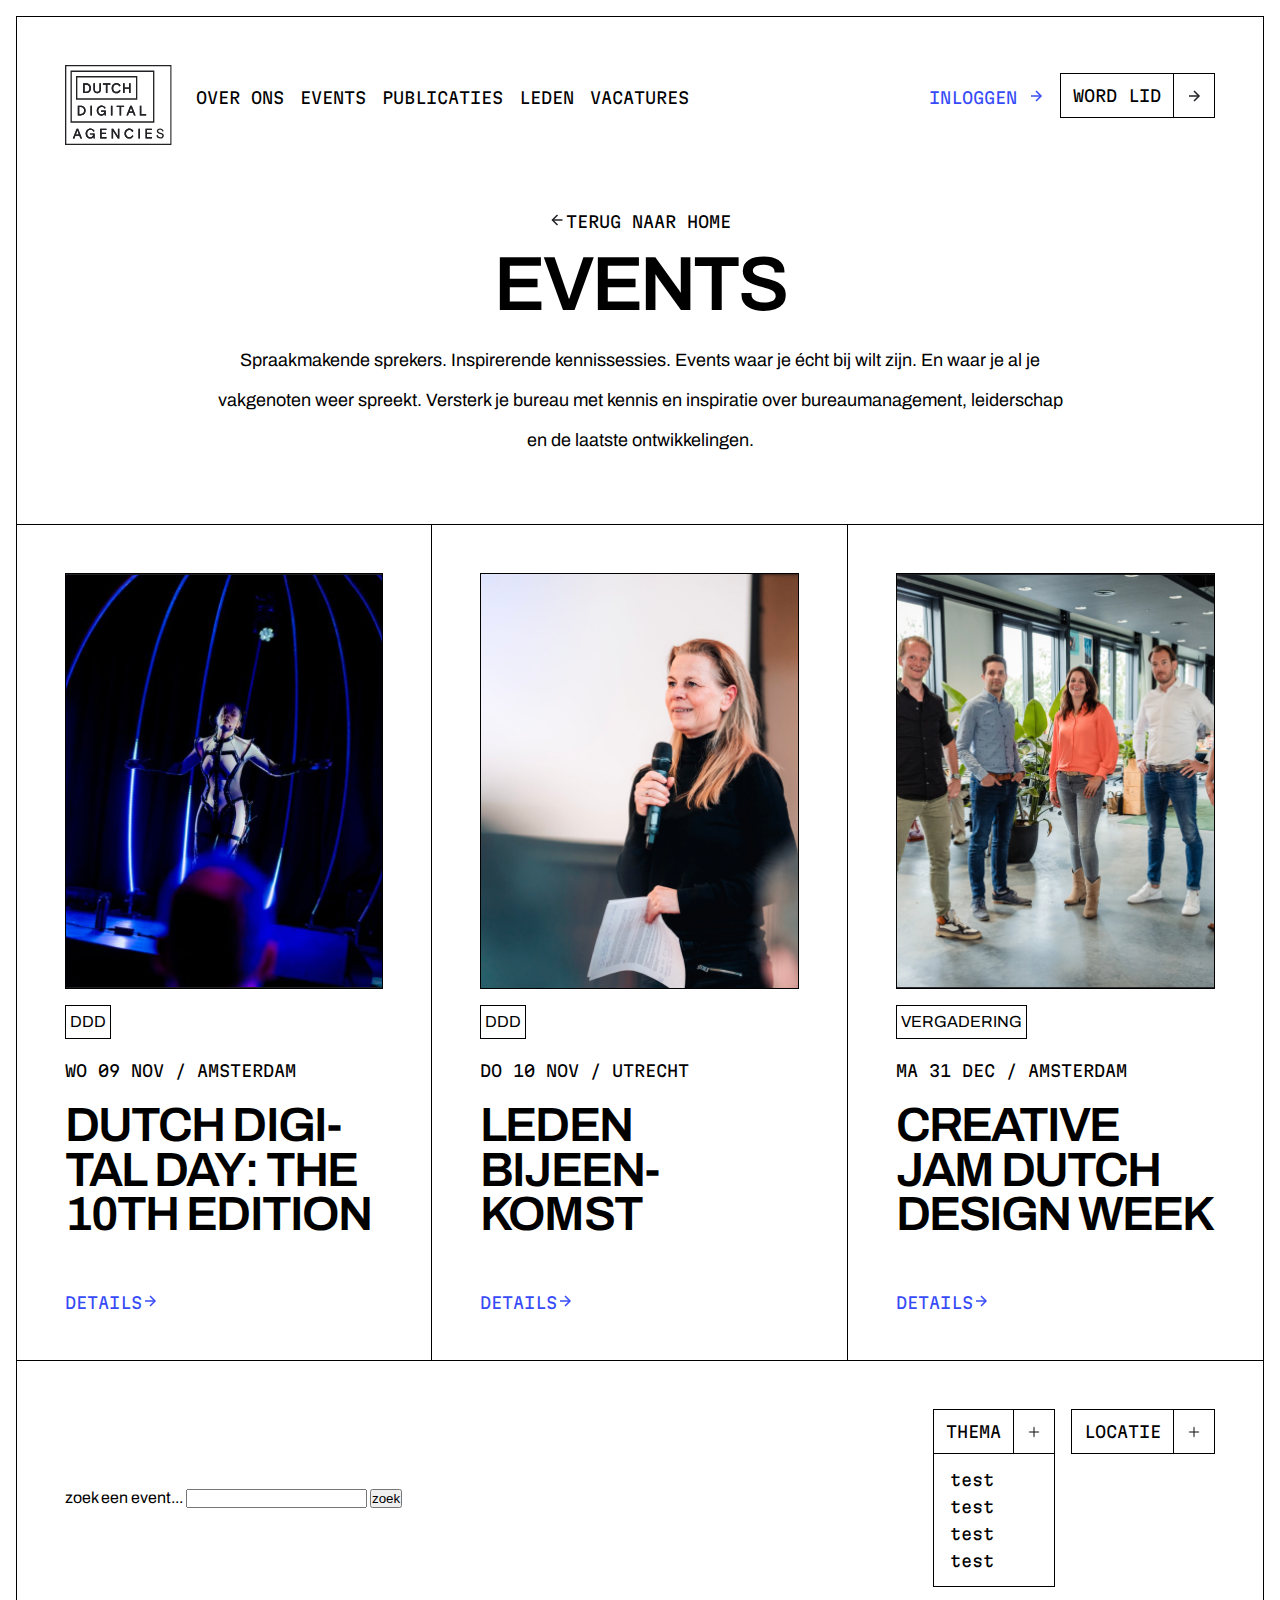
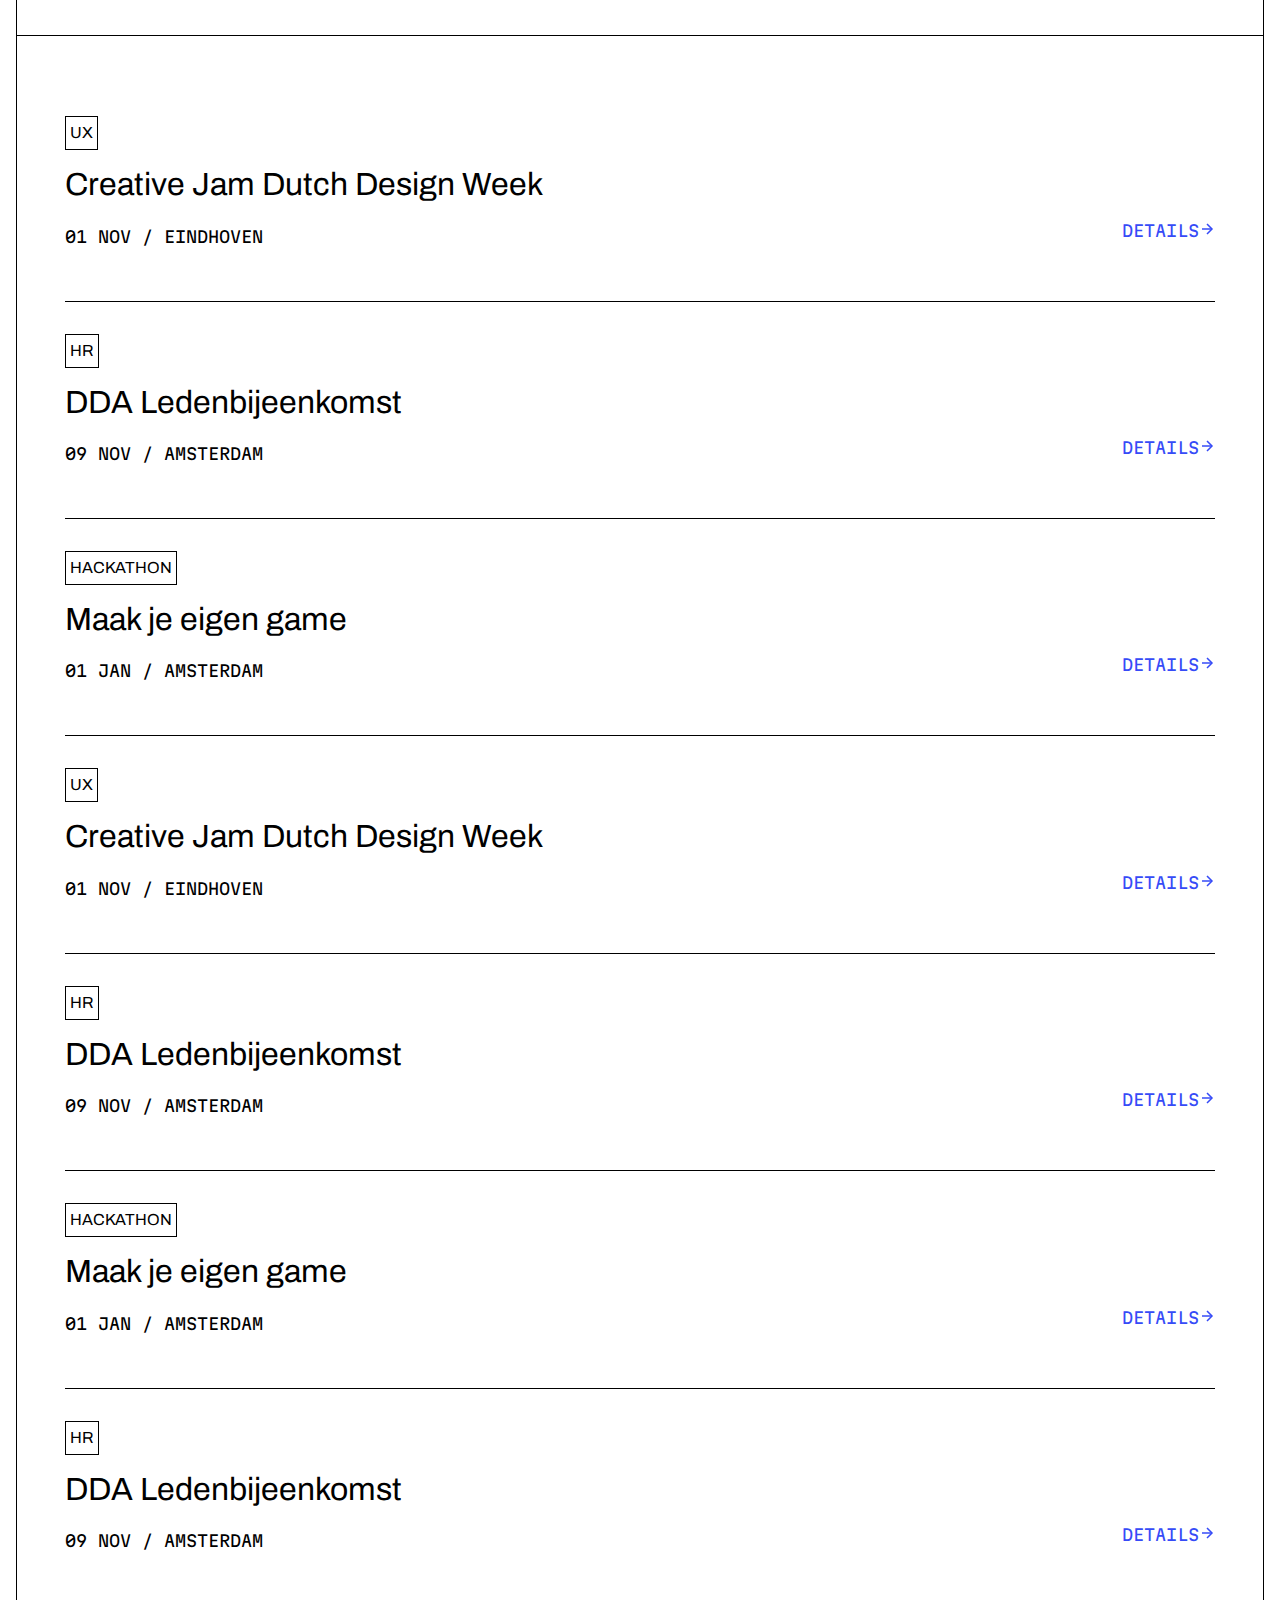
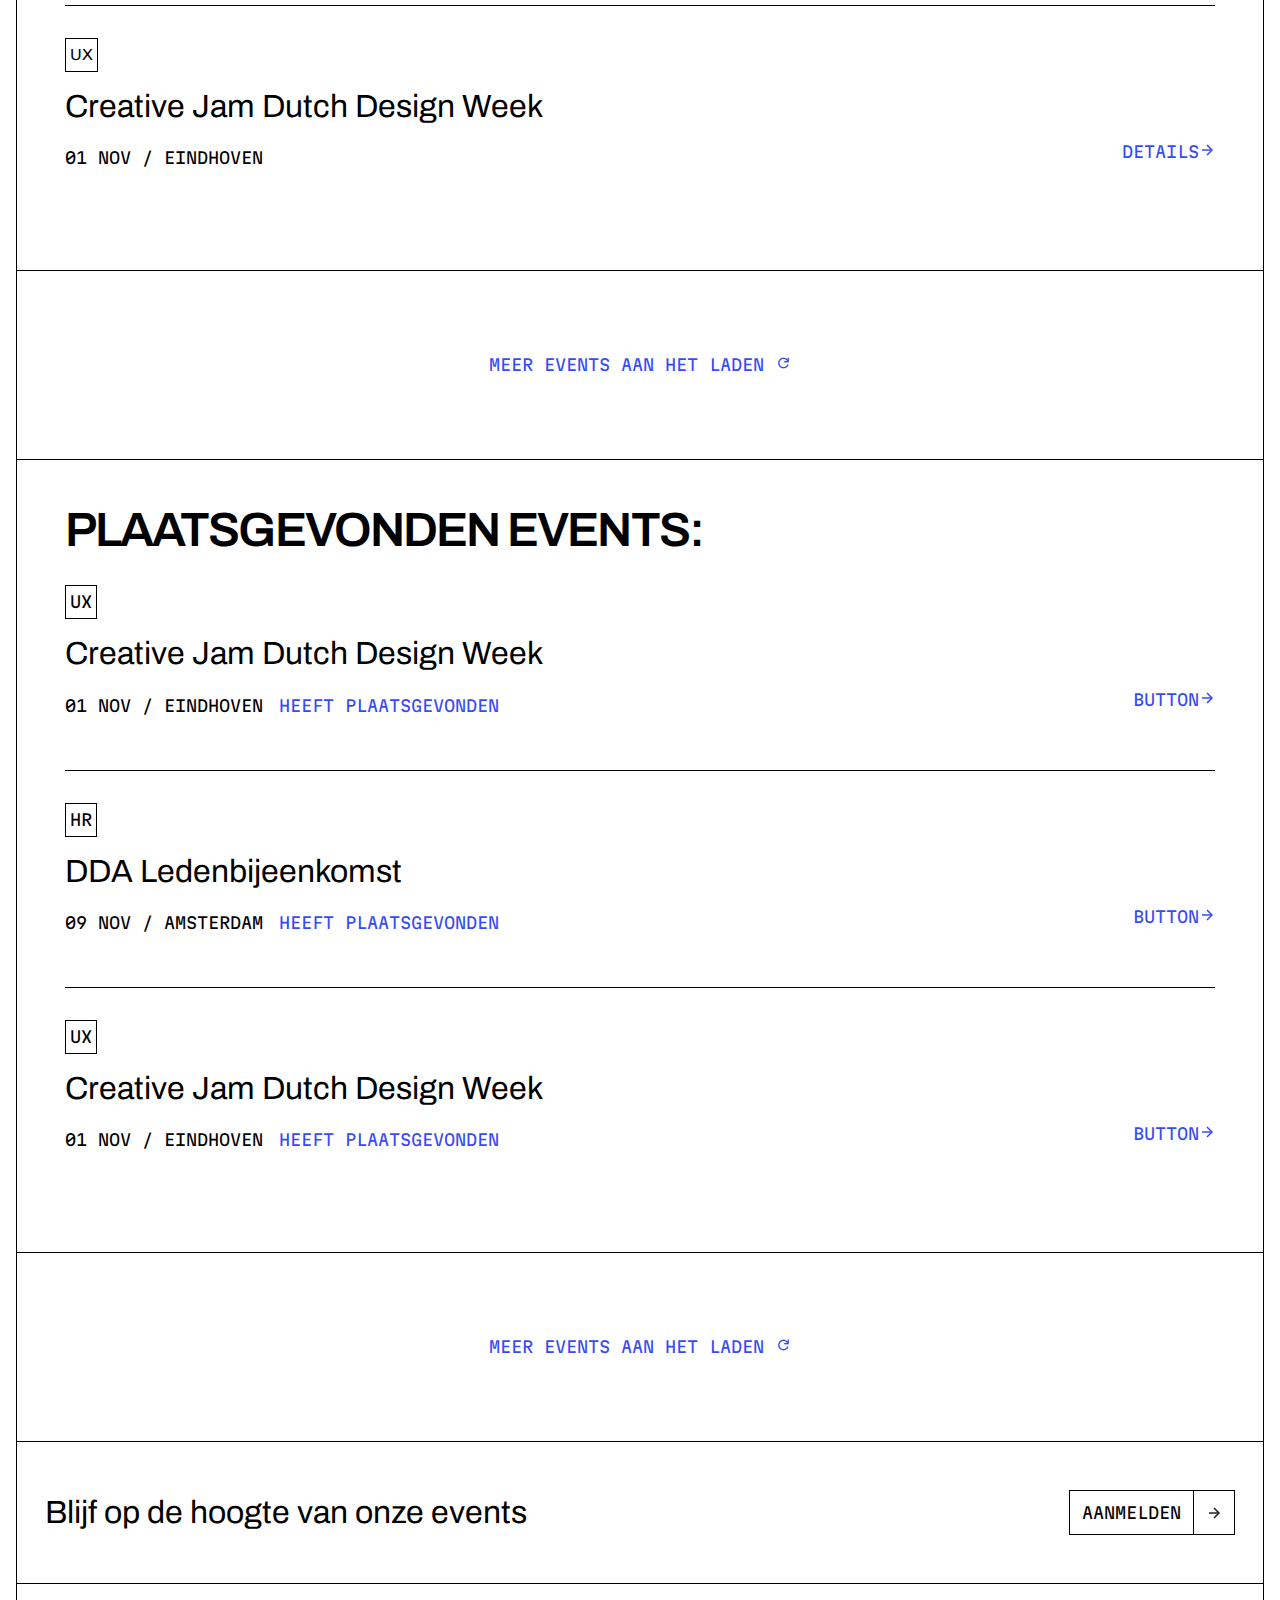
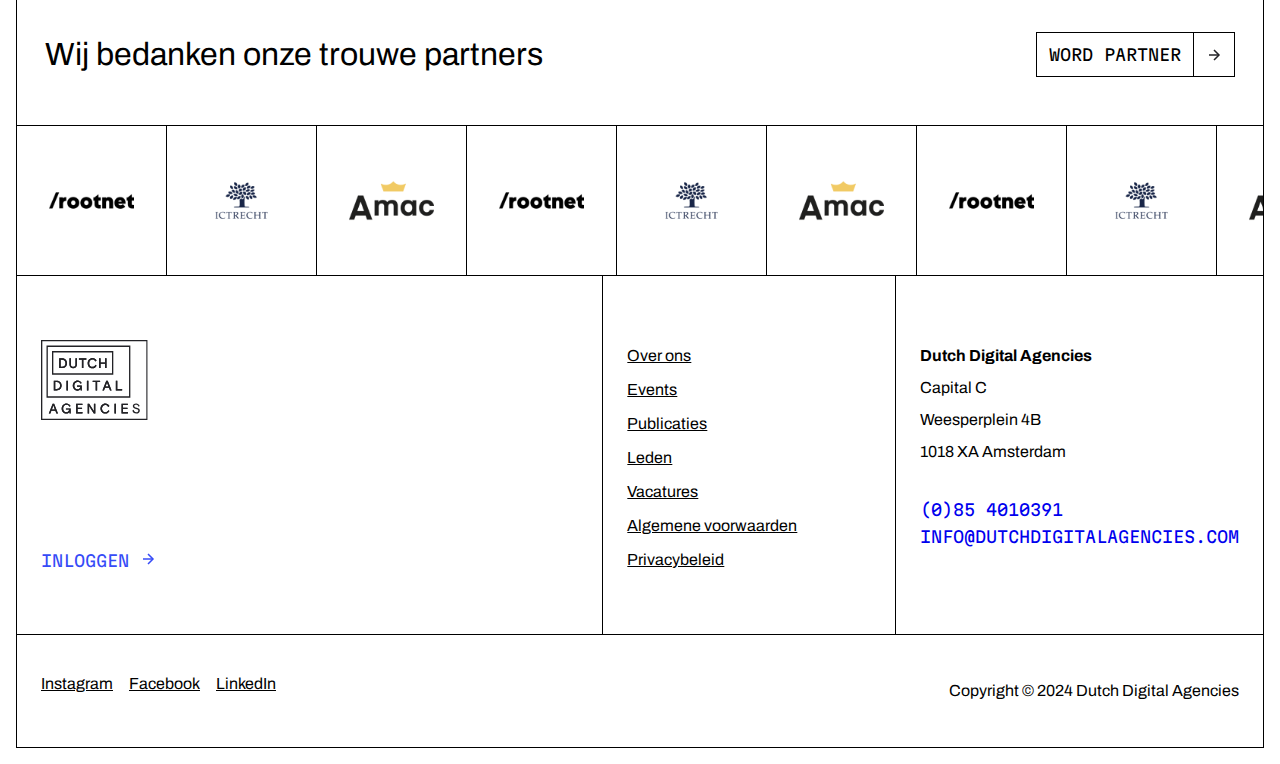
==== index.html @ 16dfa2bc "begin ontwerp dropdown filter" ====
<!DOCTYPE html>
<html lang="nl">

<head>
    <meta charset="UTF-8">
    <meta name="viewport" content="width=device-width, initial-scale=1.0">
    <title>Events</title>
    <!DOCTYPE html>
    <html lang="nl">
        <link rel="stylesheet" href="./styles/styles.css">
        <link rel="stylesheet" href="./styles/font.css">
        <script defer src="./index.js"></script>
    </html>
</head>

<body>
    <header>
        <nav class="scrolled">
            <a href="#"><img src="assets/logo.svg" alt="Dutch Digital Agencies"></a>
            <div class="off-screen-menu ">
                <ul>
                    <li><a href="">over ons</a></li>
                    <li><a href="index.html">events</a></li>
                    <li><a href="">publicaties</a></li>
                    <li><a href="">leden</a></li>
                    <li><a href="">vacatures</a></li>

                    <li class="align-right"><a class="blauwe-link" href="">inloggen <img src="assets/right-blauw.svg" alt=""></a></li>
                    <li><a class="btn" href=""><span>word lid</span><div><img src="assets/arrow-right.svg" alt=""></div></a></li>
                </ul>
            </div>

            <button class="ham-menu" aria-label="navigatie menu">
                <span></span>
                <span></span>
                <span></span>
            </button>
        </nav>
    </header>

    <main>
        <!-- begin pagina tekst -->
        <section class="home">
            <a href=""><img src="assets/arrow-left.svg" alt="">terug naar home</a>
            <h1>events</h1>
            <p>Spraakmakende sprekers. Inspirerende kennissessies. Events waar je écht bij wilt zijn. En waar
                je al je vakgenoten weer spreekt. Versterk je bureau met kennis en inspiratie over bureaumanagement,
                leiderschap
                en de laatste ontwikkelingen.</p>
        </section>

        <!-- 3 events op een rij -->
        <section class="trending">
            <h2 class="visually-hidden">trending events</h2>
            <article>
                <img class="sizing" src="assets/dutch-digital-day.png" alt="dutch digital day">
                <div class="text">
                    <p class="label"><abbr title="Dutch Digital Day">DDD</abbr></p>
                    <p class="data">wo 09 nov / Amsterdam</p>
                    <h2 class="xl">Dutch Digital Day: The 10th edition</h2>
                    <a class="blauwe-link" href="">details<img src="assets/right-blauw.svg" alt=""></a>
                </div>
            </article>

            <article>
                <img class="sizing" src="assets/leden-bijeenkomst.png" alt="ledenbijeenkomst">
                <div class="text">
                    <p class="label"><abbr title="Dutch Digital Day">DDD</abbr></p>
                    <p class="data">do 10 nov / Utrecht</p>
                    <h2 class="xl">Leden bijeenkomst</h2>
                    <a class="blauwe-link" href="detailpagina.html">details<img src="assets/right-blauw.svg" alt=""></a>
                </div>
            </article>

            <article>
                <img class="sizing" src="assets/creatieve-jam.png" alt="creatieve-jam">
                <div class="text">
                    <p class="label">VERGADERING</p>
                    <p class="data">ma 31 dec / Amsterdam</p>
                    <h2 class="xl">Creative Jam Dutch Design Week</h2>
                    <a class="blauwe-link" href="">details<img src="assets/right-blauw.svg" alt=""></a>
                </div>
            </article>
        </section>

        <!-- search- en filterbalk -->
        <section class="search">
            <h2 class="visually-hidden">zoekbalk</h2>
            <form action="./search">
                <label for="event">zoek een event...</label>
                <input type="search" id="event" name="search">
                <button type="submit">zoek</button>
            </form>
            <div class="right-container">
                <button class="btn"><span>THEMA</span><div><img src="assets/Icon.png" alt=""></div>
                    <ul class="dropdown">
                        <li>test</li>
                        <li>test</li>
                        <li>test</li>
                        <li>test</li>
                </button>
                    </ul>
                <button class="btn"><span>LOCATIE</span><div><img src="assets/Icon.png" alt=""></div></button>
            </div>
        </section>

        <!-- hele rij met events -->
        <section class="eventlist">
            <h2 class="visually-hidden">eventlijst</h2>
            <ul>
                <li>
                    <p class="label">UX</p>
                    <h3 class="lg">Creative Jam Dutch Design Week</h3>
                    <div class="flex-container">
                        <p class="data">01 nov / Eindhoven</p>
                        <a class="blauwe-link" href="">DETAILS<img src="assets/right-blauw.svg" alt=""></a>
                    </div>
                </li>
                <li>
                    <p class="label">HR</p>
                    <h3 class="lg">DDA Ledenbijeenkomst</h3>
                    <div class="flex-container">
                        <p class="data">09 nov / Amsterdam</p>
                        <a class="blauwe-link" href="detailpagina.html">DETAILS<img src="assets/right-blauw.svg" alt=""></a>
                    </div>
                </li>
                <li>
                    <p class="label">hackathon</p>
                    <h3 class="lg">Maak je eigen game</h3>
                    <div class="flex-container">
                        <p class="data">01 jan / Amsterdam</p>
                        <a class="blauwe-link" href="">DETAILS<img src="assets/right-blauw.svg" alt=""></a>
                    </div>
                </li>
                <li>
                    <p class="label">UX</p>
                    <h3 class="lg">Creative Jam Dutch Design Week</h3>
                    <div class="flex-container">
                        <p class="data">01 nov / Eindhoven</p>
                        <a class="blauwe-link" href="">DETAILS<img src="assets/right-blauw.svg" alt=""></a>
                    </div>
                </li>
                <li>
                    <p class="label">HR</p>
                    <h3 class="lg">DDA Ledenbijeenkomst</h3>
                    <div class="flex-container">
                        <p class="data">09 NOV / AMSTERDAM</p>
                        <a class="blauwe-link" href="detailpagina.html">DETAILS<img src="assets/right-blauw.svg" alt=""></a>
                    </div>
                </li>
                <li>
                    <p class="label">hackathon</p>
                    <h3 class="lg">Maak je eigen game</h3>
                    <div class="flex-container">
                        <p class="data">01 jan / Amsterdam</p>
                        <a class="blauwe-link" href="">DETAILS<img src="assets/right-blauw.svg" alt=""></a>
                    </div>
                </li>
                <li>
                    <p class="label">HR</p>
                    <h3 class="lg">DDA Ledenbijeenkomst</h3>
                    <div class="flex-container">
                        <p class="data">09 nov / Amsterdam</p>
                        <a class="blauwe-link" href="detailpagina.html">DETAILS<img src="assets/right-blauw.svg" alt=""></a>
                    </div>
                </li>
                <li>
                    <p class="label">UX</p>
                    <h3 class="lg">Creative Jam Dutch Design Week</h3>
                    <div class="flex-container">
                        <p class="data">01 nov / Eindhoven</p>
                        <a class="blauwe-link" href="">DETAILS<img src="assets/right-blauw.svg" alt=""></a>
                    </div>
                </li>
            </ul>
        </section>

        <!-- laden content -->
        <div class="laden">
            <p>meer events aan het laden <img src="assets/reload.png" alt=""></p>
        </div>

        <!-- hele rij plaatsgevonden events -->
        <section class="verleden">
            <h3>plaatsgevonden events:</h3>
            <ul>
                <li>
                    <p class="label">UX</p>
                    <h4>Creative Jam Dutch Design Week</h4>
                    <div class="flex-container">
                        <p class="data">01 nov / Eindhoven</p>
                        <p>heeft plaatsgevonden</p>
                        <div class="flex-item">
                            <a class="blauwe-link" href="">BUTTON<img src="assets/right-blauw.svg" alt=""></a>
                        </div>
                    </div>
                </li>
                <li>
                    <p class="label">HR</p>
                    <h4>DDA Ledenbijeenkomst</h4>
                    <div class="flex-container">
                    <p class="data">09 nov / Amsterdam</p>
                    <p>heeft plaatsgevonden</p>
                    <div class="flex-item">
                    <a class="blauwe-link" href="detailpagina.html">BUTTON<img src="assets/right-blauw.svg" alt=""></a>
                </div>
                </div>
                </li>
                <li>
                    <p class="label">UX</p>
                    <h4>Creative Jam Dutch Design Week</h4>
                    <div class="flex-container">
                    <p class="data">01 nov / Eindhoven</p>
                    <p>heeft plaatsgevonden</p>
                    <div class="flex-item">
                    <a class="blauwe-link" href="">BUTTON<img src="assets/right-blauw.svg" alt=""></a>
                </div>
                </div>
            </li>
            </ul>
        </section>

        <!-- laden content -->
        <div class="laden">
            <p>meer events aan het laden <img src="assets/reload.png" alt=""></p>
        </div>

        <!-- op de hoogte blijven = aanmelden -->
        <section class="up2date">
            <h4>Blijf op de hoogte van onze events</h4>
            <a class="btn" href=""><span>aanmelden</span><div><img src="assets/arrow-right.svg" alt=""></div></a>
        </section>

        <!-- bedanken partners = word partner -->
        <section class="thanks">
            <h4>Wij bedanken onze trouwe partners</h4>
            <a class="btn" href=""><span>word partner</span><div><img src="assets/arrow-right.svg" alt=""></div></a>
        </section>

        <div class="logos">
            <img src="assets/rootnetlogo.png" alt="logo rootnet">
            <img src="assets/ictrechtlogo.png" alt="logo ictrecht">
            <img src="assets/amaclogo.png" alt="logo Amac">
            <img src="assets/rootnetlogo.png" alt="logo rootnet">
            <img src="assets/ictrechtlogo.png" alt="logo ictrecht">
            <img src="assets/amaclogo.png" alt="logo Amac">
            <img src="assets/rootnetlogo.png" alt="logo rootnet">
            <img src="assets/ictrechtlogo.png" alt="logo ictrecht">
            <img src="assets/amaclogo.png" alt="logo Amac">
            <img src="assets/rootnetlogo.png" alt="logo rootnet">
            <img src="assets/ictrechtlogo.png" alt="logo ictrecht">
            <img src="assets/amaclogo.png" alt="logo Amac">
        </div>
    </main>

    <footer>
        <div class="first">
            <img id="logo" src="assets/logo.svg" alt="logo">
            <a class="blauwe-link" href="">inloggen <img src="assets/right-blauw.svg" alt=""></a>
        </div>

        <nav class="second">
            <ul>
                <li><a href="">Over ons</a></li>
                <li><a href="">Events</a></li>
                <li><a href="">Publicaties</a></li>
                <li><a href="">Leden</a></li>
                <li><a href="">Vacatures</a></li>
                <li><a href="">Algemene voorwaarden</a></li>
                <li><a href="">Privacybeleid</a></li>
            </ul>
        </nav>

        <div class="third">
            <p><b>Dutch Digital Agencies</b>
                <br>Capital C
                <br>Weesperplein 4B
                <br>1018 XA Amsterdam
            </p>
            <div class="margin">
            <a href="tel:(0)854010391">(0)85 4010391</a>
            <a href="mailto:info@dutchdigitalagencies.com">info@dutchdigitalagencies.com</a>
            </div>
        </div>
    </footer>

    <section class="bottom">
        <h2 class="visually-hidden">socials</h2>
        <div class="socials">
            <a href="https://www.instagram.com/dutchdigitalagencies/">Instagram</a>
            <a href="https://www.facebook.com/DutchDigitalAgencies/">Facebook</a>
            <a href="https://nl.linkedin.com/company/dutch-digital-agencies">LinkedIn</a>
        </div>
        <p class="footer">Copyright © 2024 Dutch Digital Agencies</p>
    </section>


</body>

</html>
---- styles/styles.css ----
body {
    --primary-font: "archivo", verdana;
    --secondary-font: "martianmono", sans-serif;
    --letter-spacing: -0.04em;

    --white: #ffffff;
    --black: #000000;
    --grey: #666666;
    --blue: #364bf7;

    --size-xs: 0.5rem;
    --size-sm: 1rem;
    --size-md: 2rem;
    --size-lg: 3rem;
    --size-xl: 4rem;
    --size-xxl: 6rem;

    --border: 1px solid black;

    background: var(--white);
    font-family: var(--primary-font);
}

/* CSS reset */
* {
    margin: 0;
    padding: 0;
    box-sizing: border-box;
}

body {
    position: relative;

    @media (width > 44rem) {
        margin: var(--size-sm);
        border: var(--border);
    }
}

/* FONTS STANDAARD */
p,
.sm {
  font-size: clamp(var(--size-sm), 2.5vw, 1.125rem);
  font-weight: 400; /* stays regular */
  letter-spacing: 0;
  line-height: clamp(1.5rem, 2.5vw, var(--size-md));
}

p.label {
    font-weight: light;
    border: var(--border);
    padding: 0 4px;
    width: fit-content;
    font-size: 1rem;
    text-transform: uppercase;

    abbr {
        text-decoration: none;
    }
}

p.data {
    font-family: "martianmono";
    font-size: var(--size-sm);
    text-transform: uppercase;
}

a {
    font-family: "martianmono";
    text-transform: uppercase;
    text-decoration: none;
    font-size: var(--size-sm);

}

a.blauwe-link {
    color: var(--blue);
}

h1,
.xxxl {
  font-size: clamp(var(--size-xl), 6vw, var(--size-xxl));
  font-weight: 600; /* stays semibold */
  letter-spacing: var(--letter-spacing);
  line-height: clamp(1em, 5vw, var(--size-xxl));
  text-transform: uppercase;
}

h2,
.xxl {
  font-size: clamp(var(--size-md), 5vw, var(--size-xl));
  font-weight: 600; /* stays semibold */
  letter-spacing: var(--letter-spacing);
  line-height: 3rem;
  text-transform: uppercase;
  hyphens: auto;
}

h3,
.xl {
  font-size: clamp(var(--size-md), 4vw, 3rem);
  font-weight: 600; /* regular on sm | semiBold on md+ */
  letter-spacing: var(--letter-spacing);
  line-height: clamp(1.5rem, 3.5vw, 1em);
  text-transform: uppercase;
}

h4,
.lg {
  font-size: clamp(1.5rem, 3.5vw, var(--size-md));
  font-weight: 400; /* stays regular */
  letter-spacing: 0;
  line-height: clamp(var(--size-md), 3vw, 2.5rem);
  text-transform: none;
}

.visually-hidden {
    display: none;
}

.btn {
    border: var(--border);
    display: flex;
    align-items: center;
    background-color: var(--white);
    font-family: var(--secondary-font);
    width: fit-content;                     /* zorgt dat border niet plakt in uitklap nav */
    color: var(--black);
    font-size: 1rem;

    
    span {
        padding: .75rem;
        border-right: var(--border);
    }
    div {
        height: 2.5rem;
        width: 2.5rem;
        display: flex;
        justify-content: center;
        align-items: center;
    }
    img {
        height: 1rem;
        width: 1rem;
    }
}


li {
    list-style-type: none;
}


header {
    top: 0;
    position: sticky;

    img {
        height: 40px;

        @media (width > 30rem) {
            height: 3.75rem;
        }

        @media (width > 48rem) {
            height: 5rem;
        }
    }
}

section.home {
    padding: 4rem 1rem 4rem 1rem;
    background-color: rgba(0, 0, 0, 0);
    text-align: center;
    margin: auto;

    a {
        color: var(--black);
        line-height: var(--size-sm);
    }

    h1 {
        margin-top: var(--size-sm);
        margin-bottom: var(--size-sm);
    }

    p {
        line-height: 1.75rem;
    }

    @media (width > 48rem) {
        padding-top: var(--size-sm);
        max-width: 56.25em;

        h1 {
            margin-top: var(--size-sm);
            margin-bottom: var(--size-sm);
        }

        p {
            line-height: 2.5rem;
            /* padding-top: var(--size-sm); */
        }
    }
}

section.trending {
    article {
        padding: 1.5rem;
        border-top: var(--border);
    }

    img.sizing {
        width: 100%;
        border: var(--border);
        object-fit: cover;
        display: block;
    }

    .label {
        margin-top: 1.5rem;
    }

    .data {
        margin-top: var(--size-sm);
        margin-bottom: var(--size-sm);
    }

    h2 {
        margin-bottom: 3.5rem;
    }

    a.blauwe-link {
        display: block;
        margin-bottom: 1.5rem;
    }

    @media (width > 30rem) {
        article {
            display: grid;
            grid-template-columns: 14em 1fr;
            gap: var(--size-sm);
            /* align-items: stretch */
        }

        img.sizing {
            height: 100%;
            width: 100%;
            max-height: initial;
            /* flex-shrink: 0; */
        }

        .label {
            margin-top: 0;
        }

        div {
            display: flex;
            flex-direction: column;
        }

        h2 {
            margin-bottom: 0;
            flex-grow: 1;
        }

        a.blauwe-link {
            margin-bottom: 0;
        }

    }

    @media (width > 68rem) {
        display: grid;
        grid-template-columns: 1fr 1fr 1fr;

        article {
            display: flex;
            border-right: var(--border);
            padding: var(--size-lg);
            flex-direction: column;
        }

        article:last-child {
            border-right: none;
        }

        img.sizing {
            height: 26rem;
            width: 100%;
        }

        div {
            flex-grow: 1;
        }

        a.blauwe-link {
            margin-top: 3.5rem;
            /* margin-bottom: 0rem; */
        }

    }

}

section.search {
    display: flex;
    flex-direction: column;
    gap: 1.5rem;
    padding: var(--size-lg) 1.5rem;
    border-top: var(--border);

    @media (width > 30rem) {
        flex-direction: row;
        justify-content: space-between;
        align-items: center;
    }

    @media (width > 48rem) {
        padding: 3rem;
    }
    .right-container {
        display: flex;
        gap:var(--size-sm);
    }
}

section.eventlist {
    ul {
        padding: var(--size-lg) 1.5rem;
        border-top: var(--border);

        @media (width > 30rem) {
            .flex-container {
                display: flex;
                justify-content: space-between;
            }
        }

        @media (width > 48rem) {
            padding: var(--size-lg);
        }
    }

    li {
        border-top: var(--border);
        margin-bottom: var(--size-md);
    }

    li:first-child {
        border-top: none;
    }

    .label {
        margin-top: var(--size-md);
    }

    h3 {
        margin-top: var(--size-sm);
        margin-bottom: var(--size-sm);
    }

    .data {
        margin-bottom: var(--size-sm);
    }
}

.laden {
    padding: 4.875rem 1.5rem;

    text-align: center;
    border-top: var(--border);

    p {
        font-family: "martianmono";
        font-size: var(--size-sm);
        text-transform: uppercase;
        color: var(--blue);
    }
    img {
        height: 1rem;
    }
}

section.verleden {
    border-top: var(--border);
    padding: 4.5rem 1.5rem 1rem;


    li {
        border-top: var(--border);
        margin-bottom: var(--size-md);
    }

    li:first-child {
        border-top: none;
    }

    .label {
        margin-top: var(--size-md);
        color: var(--black);
    }

    h4 {
        margin-top: var(--size-sm);
        margin-bottom: var(--size-sm);
    }

    .data {
        margin-bottom: var(--size-sm);
        color: var(--black);
    }

    p {
        text-transform: uppercase;
        font-family: "martianmono";
        color: var(--blue);
        margin-bottom: var(--size-sm);
        font-size: var(--size-sm);
    }

    @media (width > 44rem) {
        .flex-container {
            display: flex;
            gap: var(--size-sm);
        }

        .flex-item {
            margin-left: auto;
        }

        @media (width > 48rem) {
            padding: var(--size-lg);
        }
    }
}

section.up2date {
    border-top: var(--border);
    padding: 3rem 1.75rem;

    h4 {
        margin-bottom: 2.5rem;
    }

    @media (width > 48rem) {
        display: flex;
        justify-content: space-between;
        align-items: center;
        h4 {
            margin-bottom: 0;
        }
    }
}

section.thanks {
    border-top: var(--border);
    padding: 3rem 1.75rem;

    h4 {
        margin-bottom: 2.5rem;
    }

    @media (width > 48rem) {
        display: flex;
        justify-content: space-between;
        align-items: center;
        h4 {
            margin-bottom: 0;
        }
    }

}

div.logos {
    border-top: var(--border);
    display: flex;
    overflow-x: scroll;
    overscroll-behavior-x: contain;
    height: 150px;
    img {
        border-right: var(--border);
        padding: 2rem;
    }

}

/* FOOTER */
.first {
    border-top: var(--border);
    padding: 4rem 1.5rem;
    display: flex;
    flex-direction: column;
    justify-content: space-between;

    img#logo {
        height: 5rem;
        margin-right: auto;
    }
    a.blauwe-link {
        margin-top: 2.5rem;
    }
}

.second {
    border-top: var(--border);
    padding: 4rem 1.5rem;

    a {
        font-family: "archivo";
        text-transform: none;
        text-decoration: underline;
        color: var(--black);
    }

    li {
        padding-bottom: 8px;
    }

    li:last-child {
        padding-bottom: 0px;
    }
}

.third {
    padding: 4rem 1.5rem;

    a {
        hyphens: auto;
    }
    .margin {
        margin-top: var(--size-md);
        display: flex;
        flex-direction: column;
        gap: var(--size-xs);
    }
}

footer {
    @media (width > 36rem) {
        border-top: var(--border);
        display: grid;
        grid-template-columns: 1fr 1fr 1fr;

        .first,
        .second,
        .third {
            border-top: 0px;
            border-bottom: 0px;
        }

        .second,
        .third {
            border-left: var(--border);
        }

        p {
            font-size: var(--size-sm);
        }
    }
}

footer {
    @media (width > 48rem) {
        border-top: var(--border);
        display: grid;
        grid-template-columns: 2fr 1fr 1fr;
    }
}

section.bottom {
    border-top: var(--border);
    padding: 2.5rem 1.5rem;

    a {
        font-family: "archivo";
        text-transform: none;
        text-decoration: underline;
        color: var(--black);
    }

    .socials {
        display: flex;
        gap: var(--size-sm);
    }

    @media (width > 30rem) {
        p {
            font-size: var(--size-sm);
        }
    }

    @media (width > 48rem) {
        display: flex;
        justify-content: space-between;
    }
}



/* HAMBURGER MENU */
.off-screen-menu {
    background-color: var(--white);
    height: 100vh;
    width: 100%;
    max-width: 450px;
    position: fixed;
    top: 0;
    right: -450px;
    display: flex;
    flex-direction: column;
    justify-content: center;
    text-align: left;
    padding-left: 1.5rem;
    transition: .3s ease;
    opacity: 100%;
    
    li {
        margin-top: 2.5rem;
    }
    .align-right {
        border-top: var(--border);
        width: 25rem;
        padding-top: 3rem
    }
    a {
        font-size: var(--size-sm);
        color: var(--black);
    }
    a.blauwe-link {
        color: var(--blue);
    }
    img {
        height: var(--size-sm);
    }

    @media (width > 68rem) {
        position: relative;
        max-width: 100%;
        height: fit-content;
        right: auto;

        ul {
            display: flex;
            gap: var(--size-sm);
            align-items: center;
            margin-top: var(--size-xs);
        }
        li {
            margin-top: 0;
        }
        .align-right {
            margin-left: auto;      /* zorgt voor ruimte in nav */
            border-top: none;
            padding-top: 0;
            width: fit-content;
        }
        a {
            color: var(--black);
        }
    }

}

.off-screen-menu.active {
    right: 0;

    header::before {
        right: 0;
    }
}

nav {
    padding: .75rem 1rem .75rem 1rem;
    display: flex;
    border-bottom: var(--border);
    background-color: var(--white);

    @media (width > 30rem) {
        font-size: 1.25rem;
    }

    @media (width > 44rem) {
        border-bottom: 0px;
    }

    @media (width > 68rem) {
        font-size: 1.5rem;
        border-bottom: none;
        padding: var(--size-lg);

        a.blauwe-link {
            color: var(--blue);
        }
    }
}

header::before {
    content: '';
    position: fixed;
    width: 100%;
    height: 100%;
    background-color: rgba(0, 0, 0, 0);
    left: 0;
    top: 0;
    transition: background-color 0.4s ease-out;
    pointer-events: none;
}

body:has(header .active) {
    header::before {
        background-color: rgba(0, 0, 0, 0.3);
    }
}

.ham-menu {
    height: 50px;
    width: 40px;
    margin-left: auto;
    position: relative;
    border: 1px solid;
    height: 2.5rem;
    width: 2.5rem;
    background-color: var(--white);

    @media (width > 68rem) {
        display: none;
    }
}

.ham-menu.active {
    position: sticky;
}

.ham-menu span {
    height: 3px;
    width: 24px;
    background-color: var(--black);
    position: absolute;
    left: 50%;
    top: 50%;
    transform: translate(-50%, -50%);
    transition: .3s ease;
}

.ham-menu span:nth-child(1) {
    top: 30%;
}

.ham-menu span:nth-child(3) {
    top: 70%;
}

.ham-menu.active span:nth-child(1) {
    top: 50%;
    transform: translate(-50%, -50%) rotate(45deg);
}

.ham-menu.active span:nth-child(2) {
    opacity: 0;
}

.ham-menu.active span:nth-child(3) {
    top: 50%;
    transform: translate(-50%, -50%) rotate(-45deg);
}


.btn:hover {
    border: 1px solid var(--blue);
    border-right: 1px solid var(--blue);
    color: var(--blue);
    img {
        content: url("../assets/plus-blauw.png");
    }
    span {
        border-right: 1px solid var(--blue);
    }
}

nav a:hover {
    color: var(--blue);
    cursor: pointer;
}

button.btn {
    height: fit-content;
    display: grid;
    grid-template-columns: max-content max-content;
    grid-template-rows: max-content;
   
}

ul.dropdown {
    border-top: var(--border);
    grid-column: 1/3;
    display: flex;
    flex-direction: column;
    gap: .5rem;
    padding: 1rem;
    align-items: flex-start;
}
---- styles/font.css ----
@font-face {
    font-family: "archivo";
    src: url("../fonts/Archivo-VariableFont.woff2") format('woff2');
}
@font-face {
    font-family: "martianmono";
    src: url("../fonts/MartianMono-VariableFont.ttf") format('truetype');
}

body {
    text-rendering: optimizeLegibility;
    -webkit-font-smoothing: antialiased;
    -webkit-text-stroke: 1px transparent;
    -moz-osx-font-smoothing: grayscale;
}
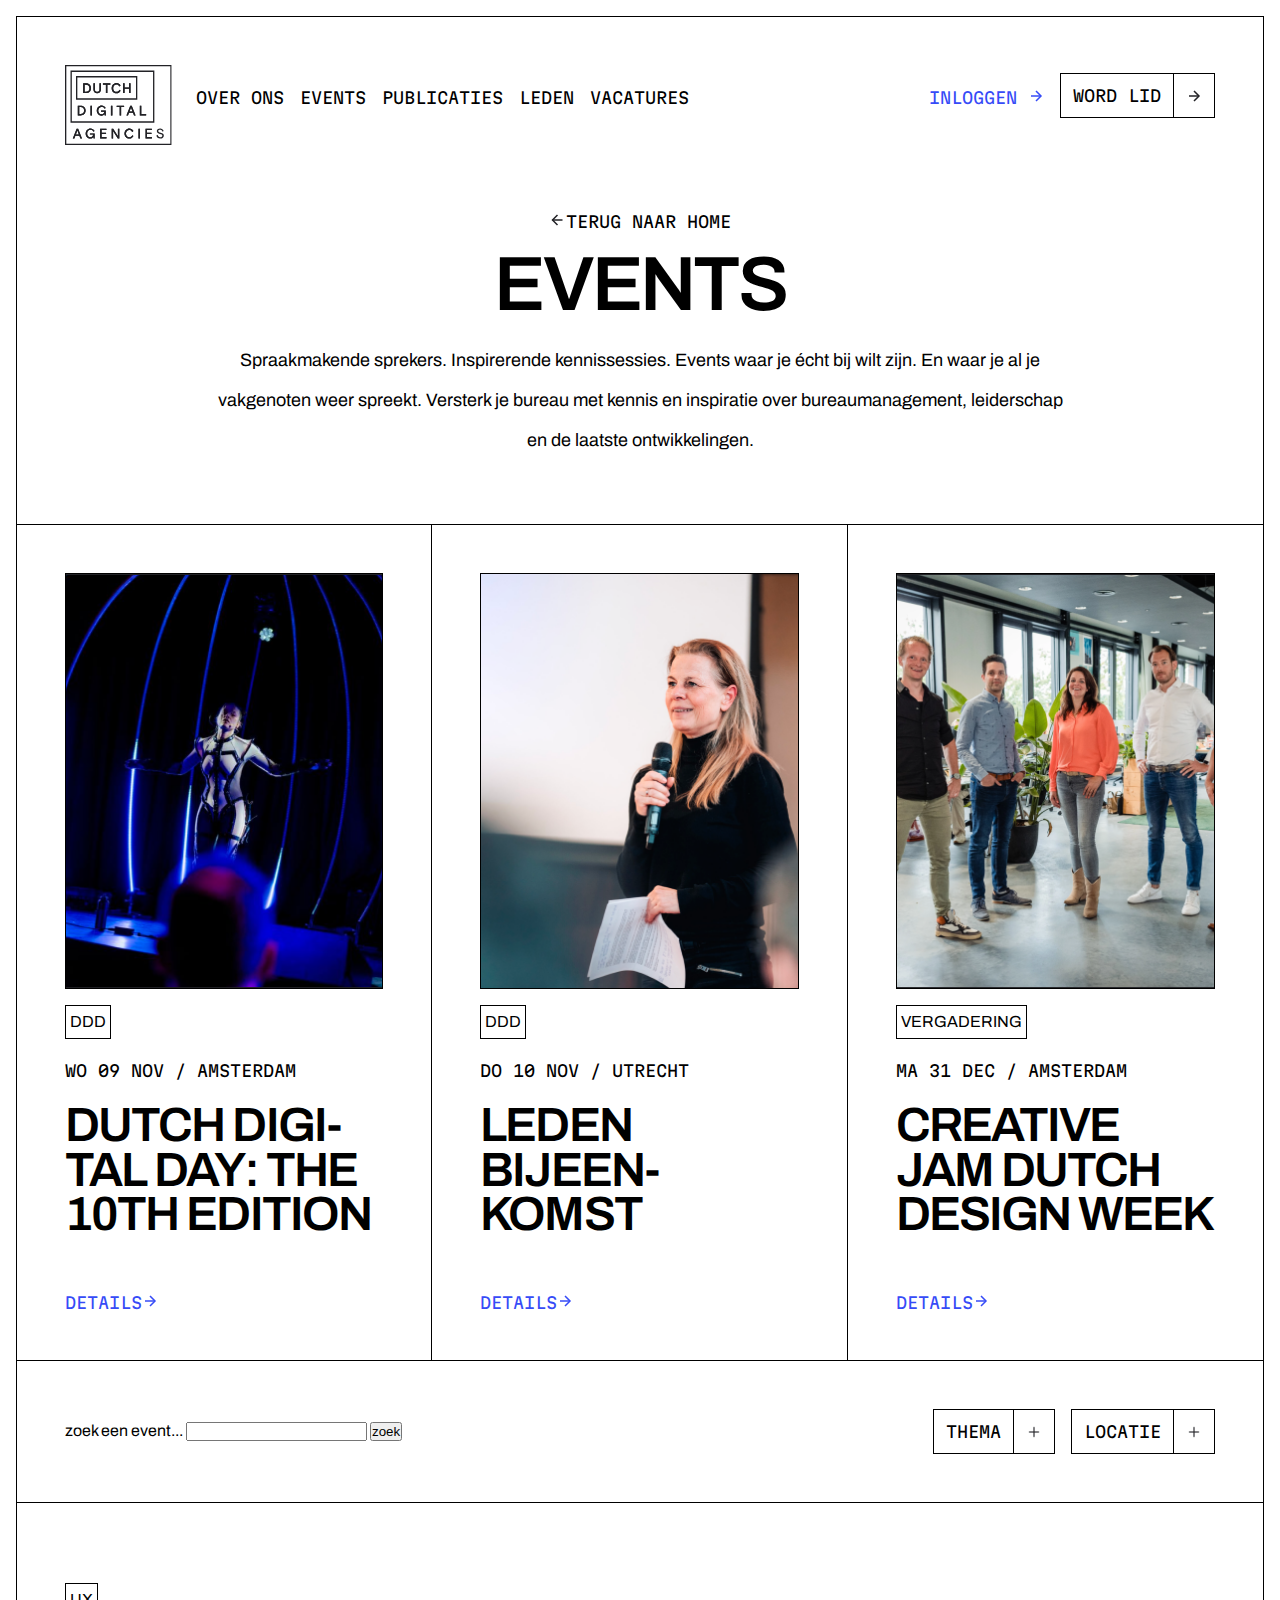
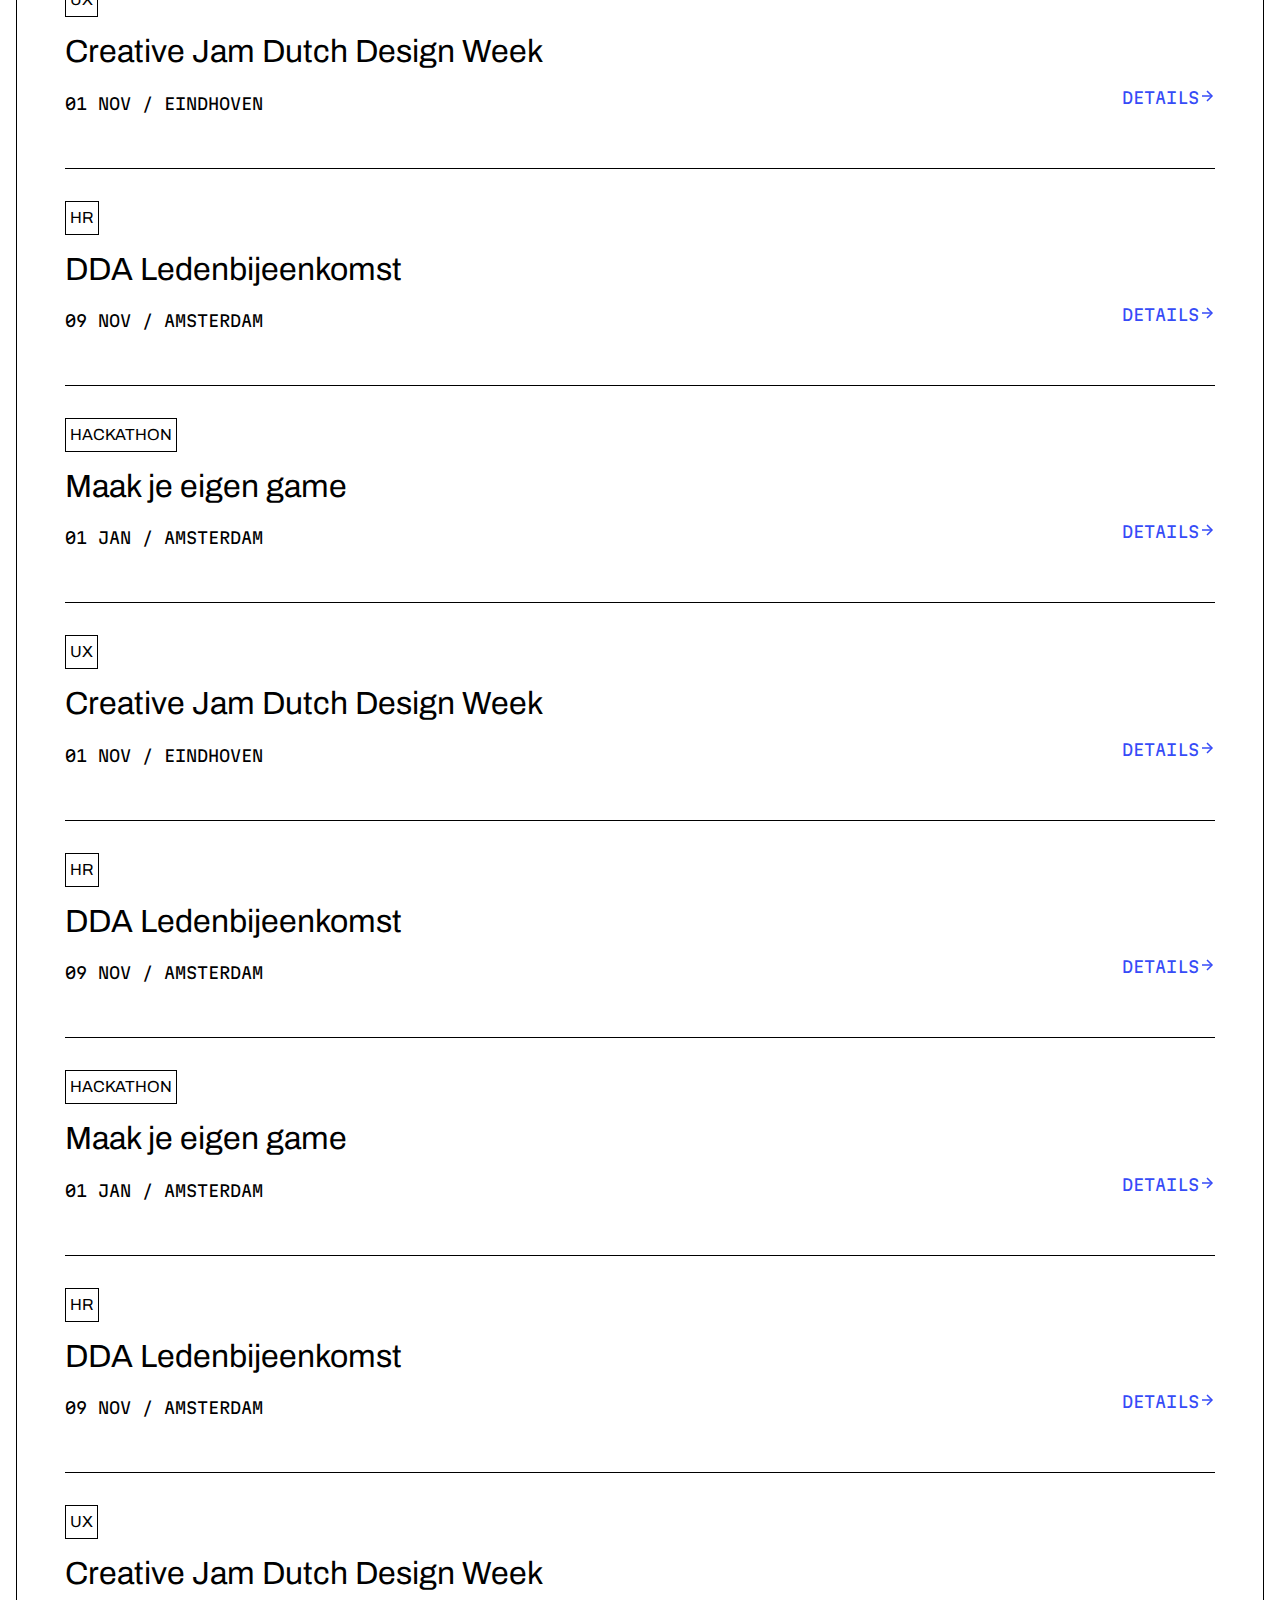
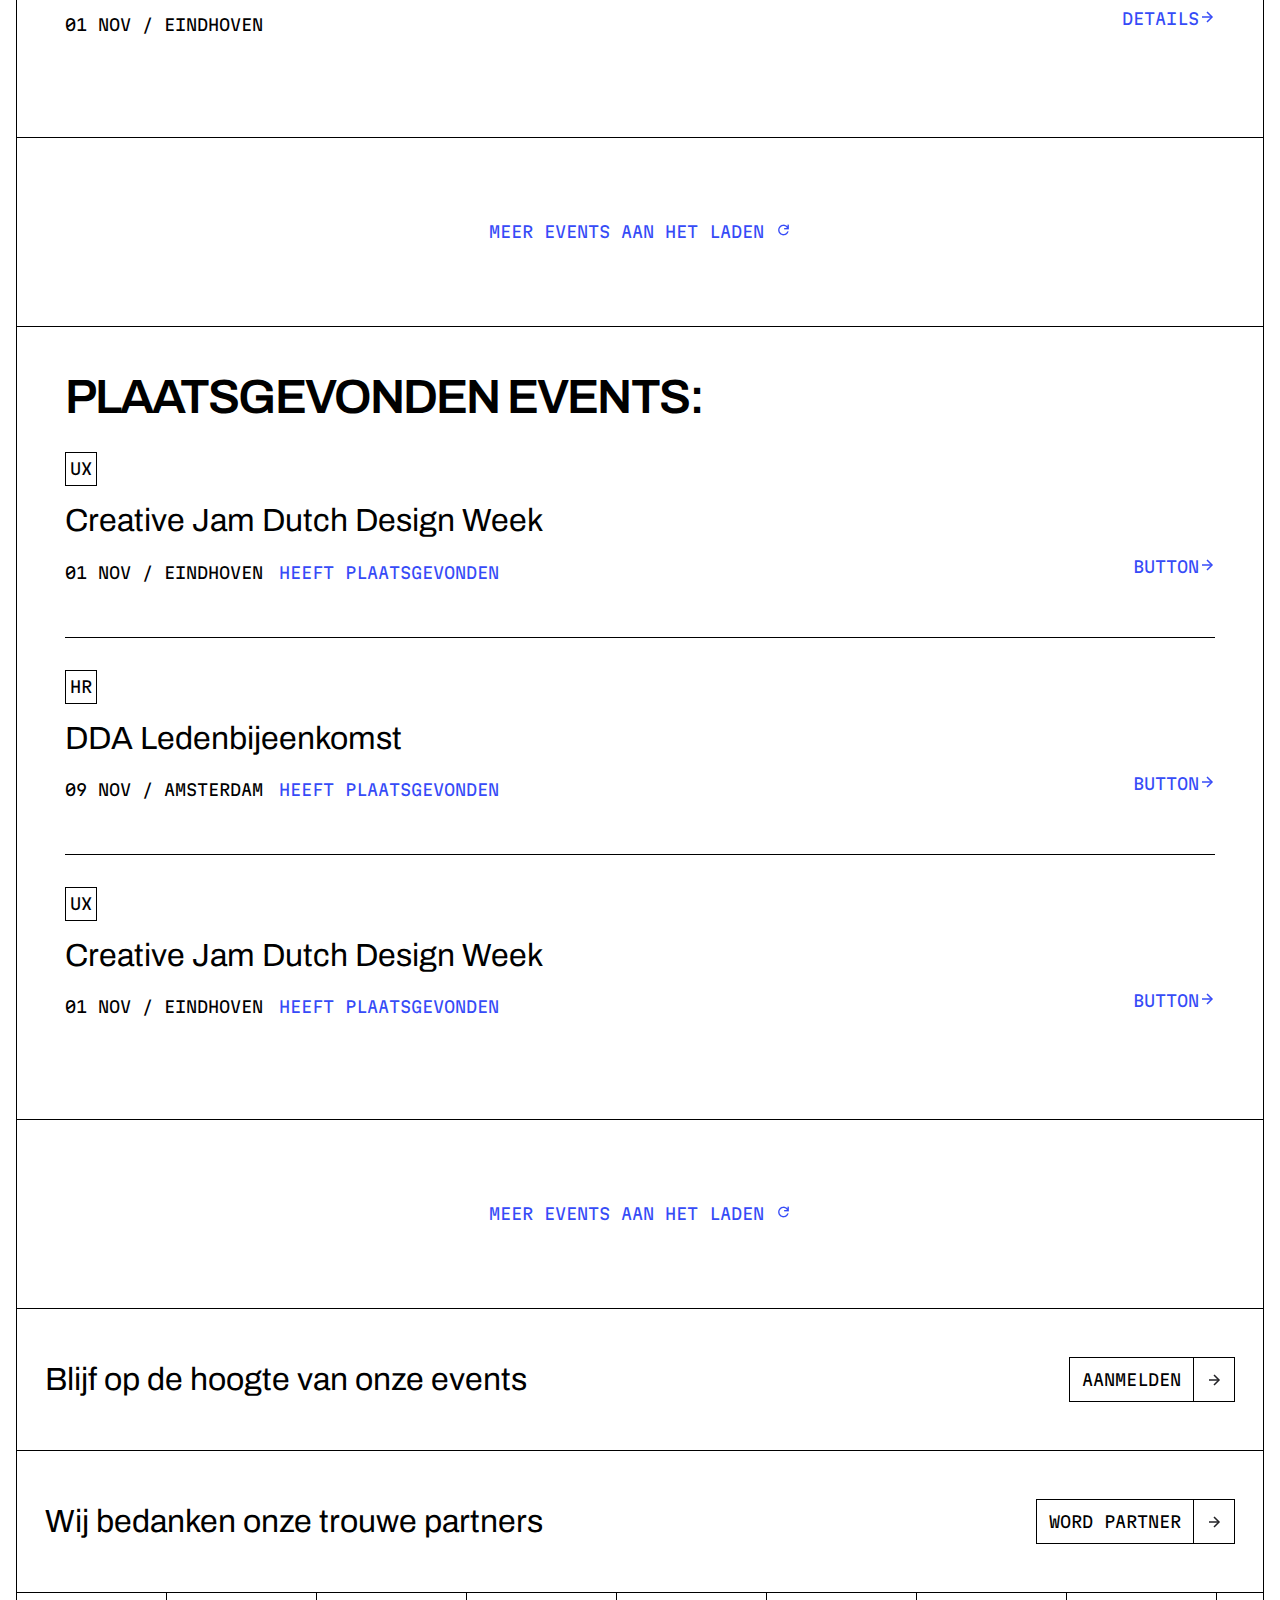
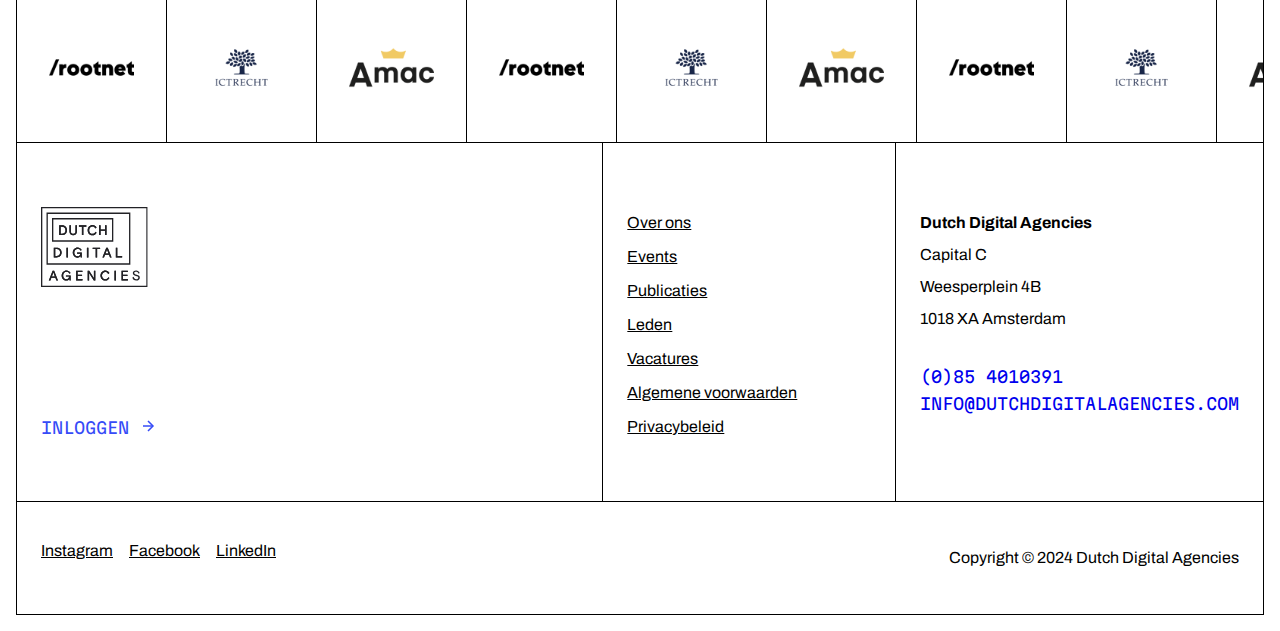
==== commit 7c231494: "JS toegevoegd + uitleg" ====
--- a/index.html
+++ b/index.html
@@ -92,15 +92,22 @@
                 <button type="submit">zoek</button>
             </form>
             <div class="right-container">
-                <button class="btn"><span>THEMA</span><div><img src="assets/Icon.png" alt=""></div>
-                    <ul class="dropdown">
-                        <li>test</li>
-                        <li>test</li>
-                        <li>test</li>
-                        <li>test</li>
+                <button class="btn filter thema-btn"><span>THEMA</span><div><img src="assets/Icon.png" alt=""></div>
+                    <ul class="dropdown collapsed thema-dropdown">
+                        <li>test</li>
+                        <li>test</li>
+                        <li>test</li>
+                        <li>test</li>
+                    </ul>
                 </button>
+                <button class="btn filter locatie-btn"><span>LOCATIE</span><div><img src="assets/Icon.png" alt=""></div>
+                    <ul class="dropdown collapsed locatie-dropdown">
+                        <li>test</li>
+                        <li>test</li>
+                        <li>test</li>
+                        <li>test</li>
                     </ul>
-                <button class="btn"><span>LOCATIE</span><div><img src="assets/Icon.png" alt=""></div></button>
+                </button>
             </div>
         </section>
 
--- a/styles/styles.css
+++ b/styles/styles.css
@@ -784,20 +784,33 @@
     cursor: pointer;
 }
 
-button.btn {
+.btn.filter {
     height: fit-content;
     display: grid;
     grid-template-columns: max-content max-content;
     grid-template-rows: max-content;
+    cursor: pointer;
+    position: relative;
    
 }
 
-ul.dropdown {
-    border-top: var(--border);
+.dropdown {
+    /* border-top: var(--border); */
     grid-column: 1/3;
     display: flex;
     flex-direction: column;
     gap: .5rem;
     padding: 1rem;
     align-items: flex-start;
+    border: 1px solid black;
+
+    position: absolute;
+    top: 2.7rem;
+    width: 100%;
+    background-color: var(--white);
+    z-index: 1;
+}
+
+.collapsed {
+    display:none;
 }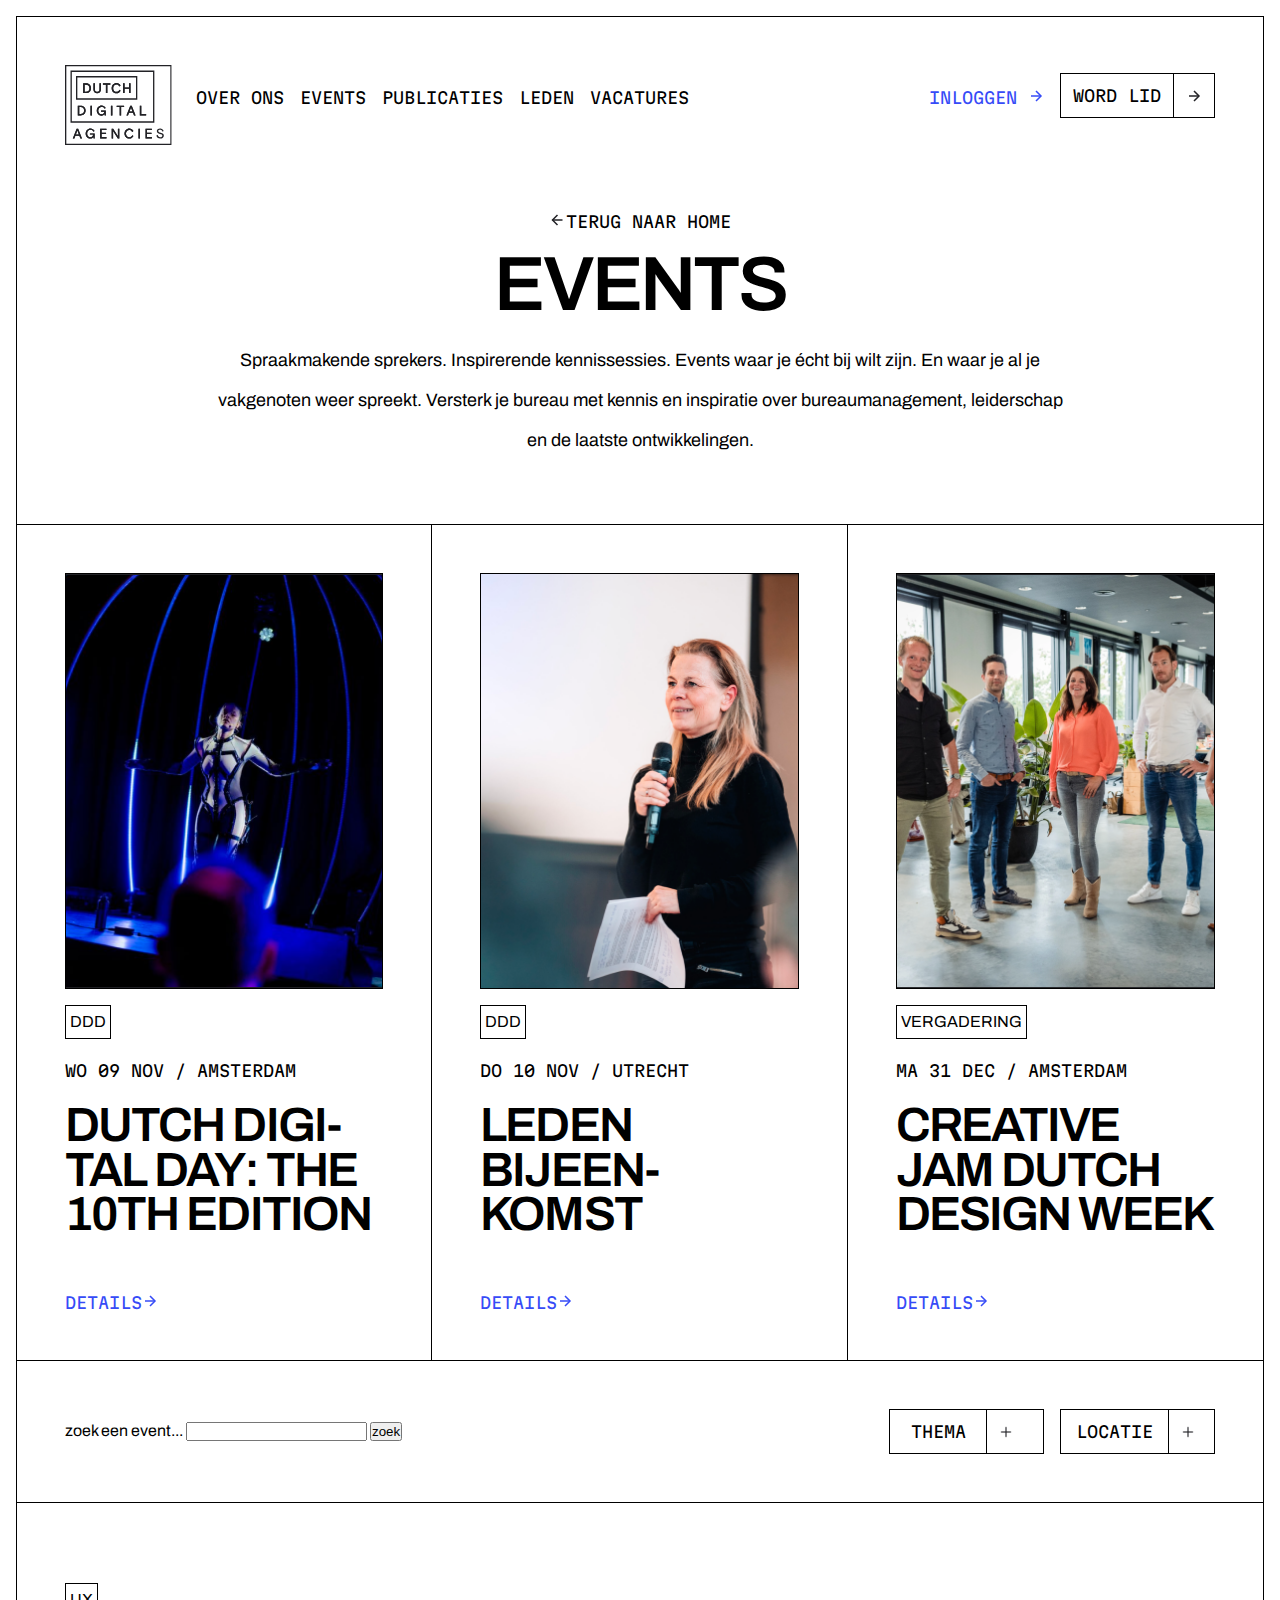
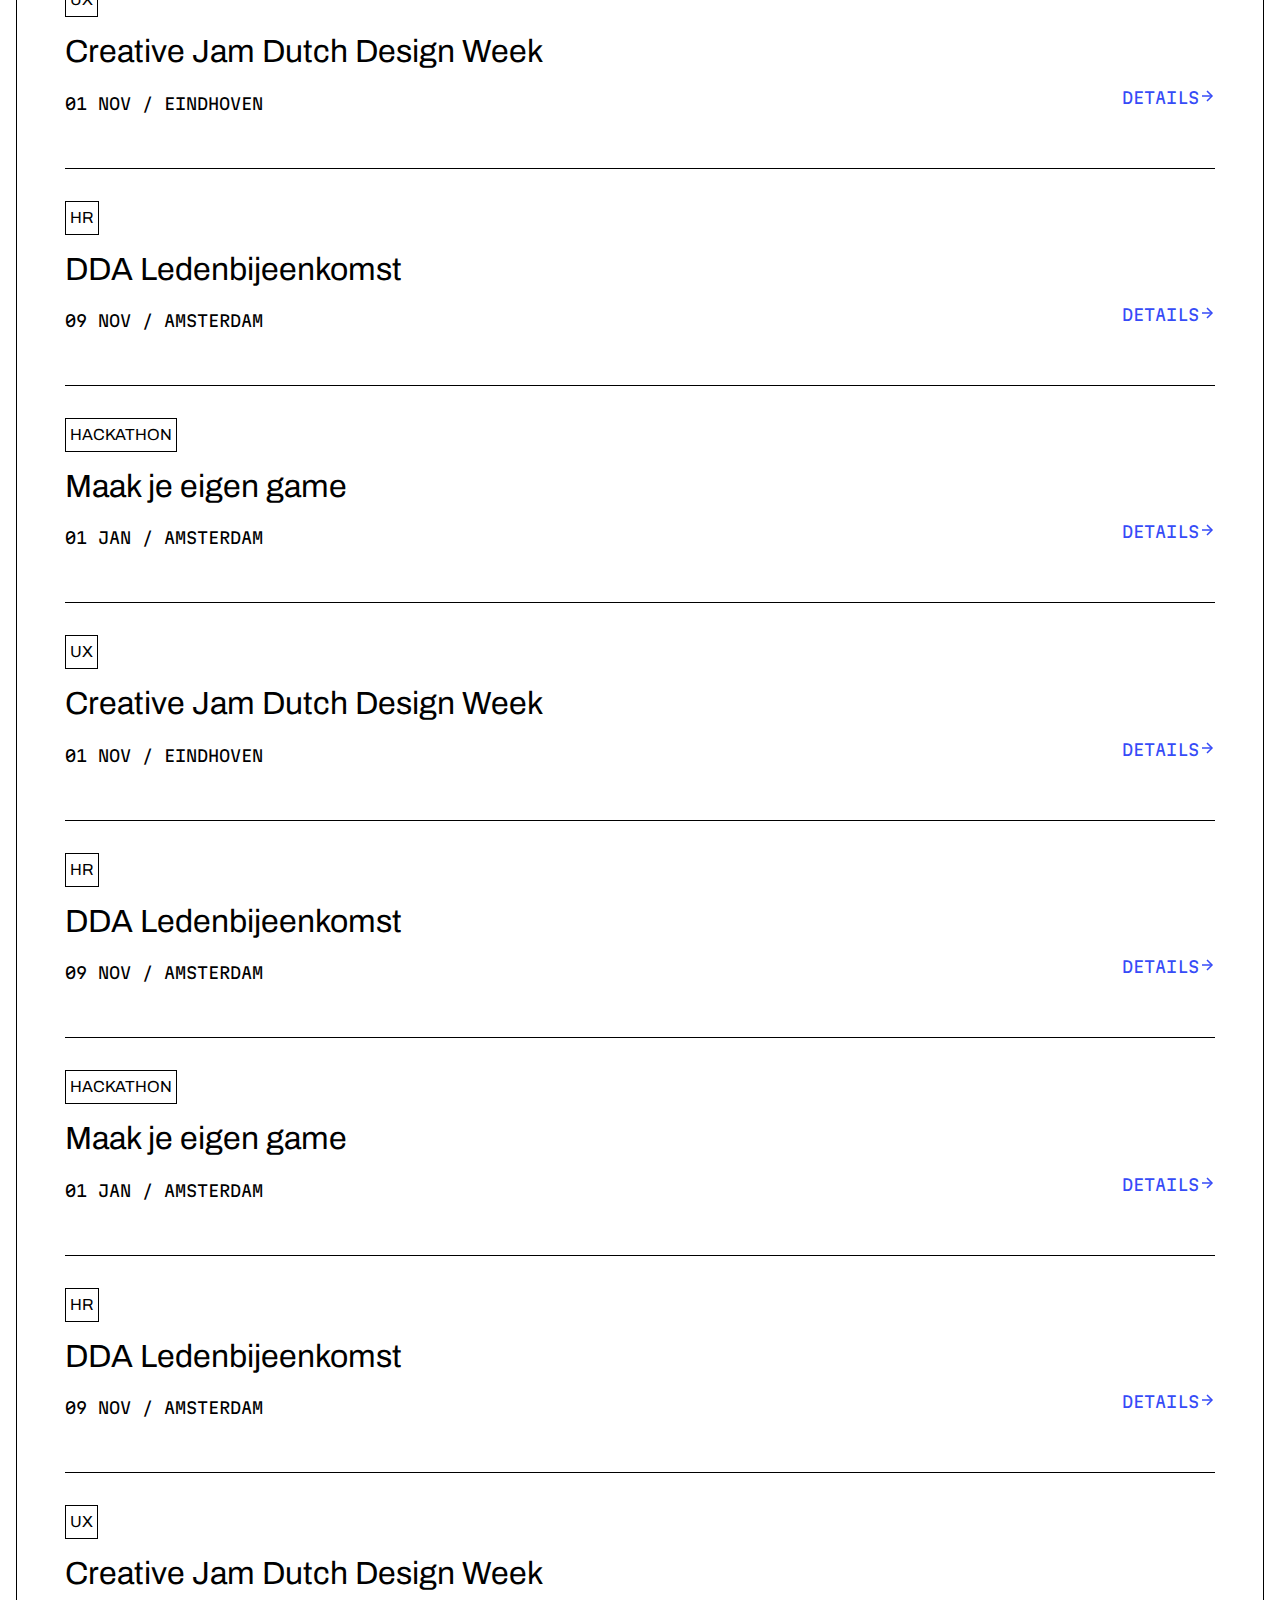
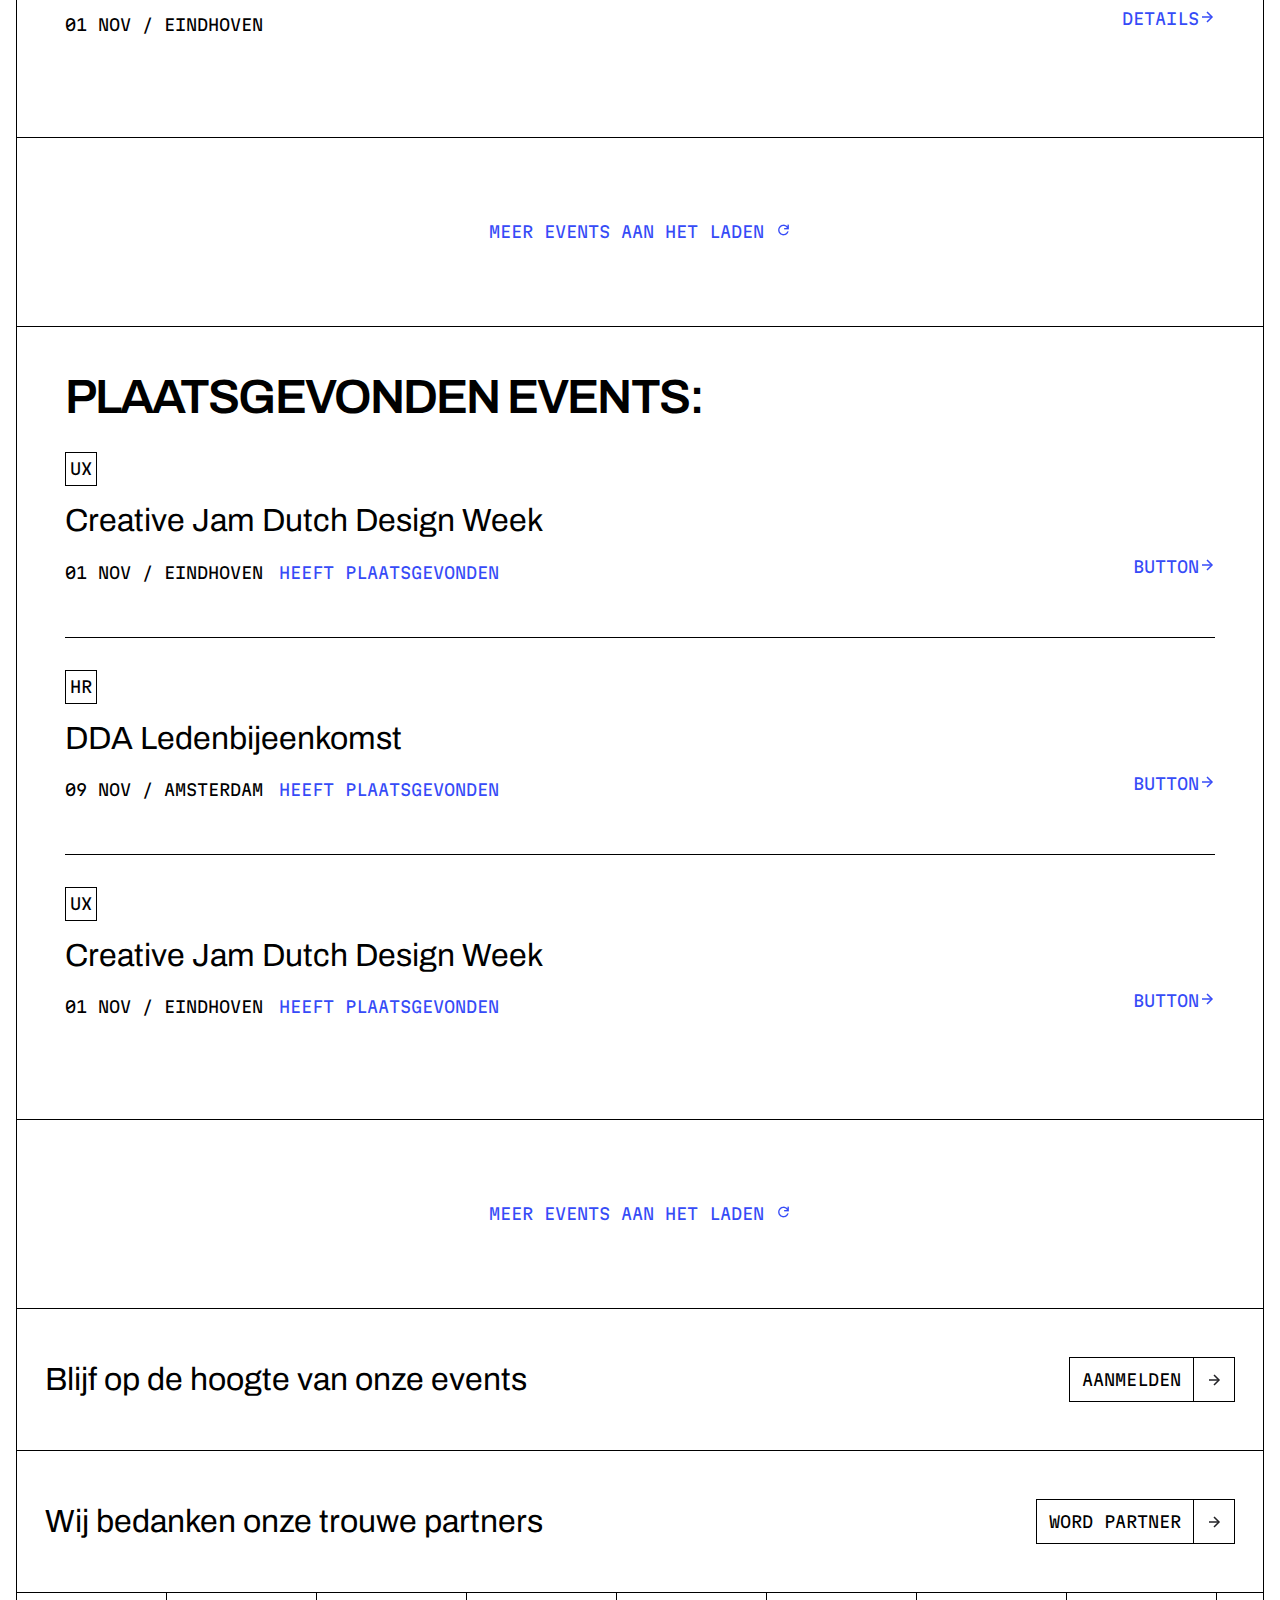
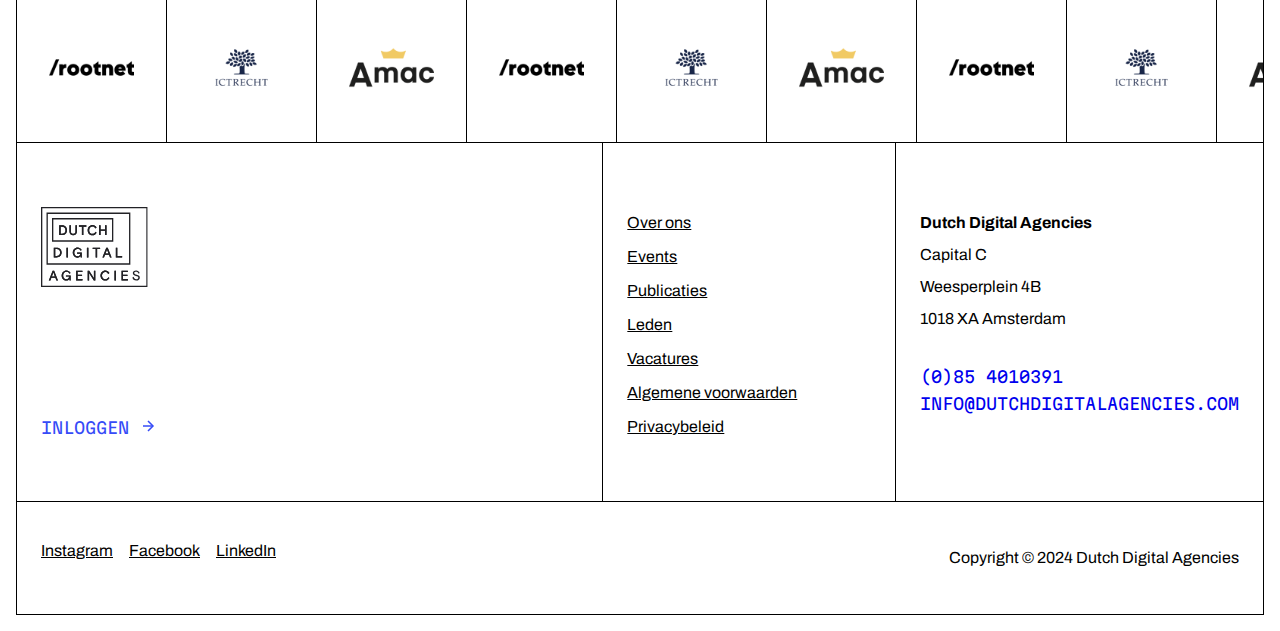
==== commit 89b50168: "styling filter + spelfout" ====
--- a/index.html
+++ b/index.html
@@ -7,9 +7,10 @@
     <title>Events</title>
     <!DOCTYPE html>
     <html lang="nl">
-        <link rel="stylesheet" href="./styles/styles.css">
-        <link rel="stylesheet" href="./styles/font.css">
-        <script defer src="./index.js"></script>
+    <link rel="stylesheet" href="./styles/styles.css">
+    <link rel="stylesheet" href="./styles/font.css">
+    <script defer src="./index.js"></script>
+
     </html>
 </head>
 
@@ -25,8 +26,11 @@
                     <li><a href="">leden</a></li>
                     <li><a href="">vacatures</a></li>
 
-                    <li class="align-right"><a class="blauwe-link" href="">inloggen <img src="assets/right-blauw.svg" alt=""></a></li>
-                    <li><a class="btn" href=""><span>word lid</span><div><img src="assets/arrow-right.svg" alt=""></div></a></li>
+                    <li class="align-right"><a class="blauwe-link" href="">inloggen <img src="assets/right-blauw.svg"
+                                alt=""></a></li>
+                    <li><a class="btn" href=""><span>word lid</span>
+                            <div><img src="assets/arrow-right.svg" alt=""></div>
+                        </a></li>
                 </ul>
             </div>
 
@@ -92,21 +96,24 @@
                 <button type="submit">zoek</button>
             </form>
             <div class="right-container">
-                <button class="btn filter thema-btn"><span>THEMA</span><div><img src="assets/Icon.png" alt=""></div>
-                    <ul class="dropdown collapsed thema-dropdown">
-                        <li>test</li>
-                        <li>test</li>
-                        <li>test</li>
-                        <li>test</li>
-                    </ul>
+                <button class="btn filter thema-btn"><span>THEMA</span>
+                    <div><img src="assets/Icon.png" alt=""></div>
+                    <form class="dropdown collapsed thema-dropdown">
+                        <div class="dropdown-inner">
+                            <label class="check-styling"><input type="checkbox">ux</label>
+                            <label class="check-styling"><input type="checkbox">hr</label>
+                            <label class="check-styling"><input type="checkbox">hackathon</label>
+                        </div>
+                    </form>
                 </button>
-                <button class="btn filter locatie-btn"><span>LOCATIE</span><div><img src="assets/Icon.png" alt=""></div>
-                    <ul class="dropdown collapsed locatie-dropdown">
-                        <li>test</li>
-                        <li>test</li>
-                        <li>test</li>
-                        <li>test</li>
-                    </ul>
+                <button class="btn filter locatie-btn"><span>LOCATIE</span>
+                    <div><img src="assets/Icon.png" alt=""></div>
+                    <form class="dropdown collapsed locatie-dropdown">
+                        <div class="dropdown-inner">
+                        <label class="check-styling"><input  type="checkbox">Eindhoven</label>
+                        <label class="check-styling"><input type="checkbox">Amsterdam</label>
+                        </div>
+                    </form>
                 </button>
             </div>
         </section>
@@ -128,7 +135,8 @@
                     <h3 class="lg">DDA Ledenbijeenkomst</h3>
                     <div class="flex-container">
                         <p class="data">09 nov / Amsterdam</p>
-                        <a class="blauwe-link" href="detailpagina.html">DETAILS<img src="assets/right-blauw.svg" alt=""></a>
+                        <a class="blauwe-link" href="detailpagina.html">DETAILS<img src="assets/right-blauw.svg"
+                                alt=""></a>
                     </div>
                 </li>
                 <li>
@@ -152,7 +160,8 @@
                     <h3 class="lg">DDA Ledenbijeenkomst</h3>
                     <div class="flex-container">
                         <p class="data">09 NOV / AMSTERDAM</p>
-                        <a class="blauwe-link" href="detailpagina.html">DETAILS<img src="assets/right-blauw.svg" alt=""></a>
+                        <a class="blauwe-link" href="detailpagina.html">DETAILS<img src="assets/right-blauw.svg"
+                                alt=""></a>
                     </div>
                 </li>
                 <li>
@@ -168,7 +177,8 @@
                     <h3 class="lg">DDA Ledenbijeenkomst</h3>
                     <div class="flex-container">
                         <p class="data">09 nov / Amsterdam</p>
-                        <a class="blauwe-link" href="detailpagina.html">DETAILS<img src="assets/right-blauw.svg" alt=""></a>
+                        <a class="blauwe-link" href="detailpagina.html">DETAILS<img src="assets/right-blauw.svg"
+                                alt=""></a>
                     </div>
                 </li>
                 <li>
@@ -206,24 +216,25 @@
                     <p class="label">HR</p>
                     <h4>DDA Ledenbijeenkomst</h4>
                     <div class="flex-container">
-                    <p class="data">09 nov / Amsterdam</p>
-                    <p>heeft plaatsgevonden</p>
-                    <div class="flex-item">
-                    <a class="blauwe-link" href="detailpagina.html">BUTTON<img src="assets/right-blauw.svg" alt=""></a>
-                </div>
-                </div>
+                        <p class="data">09 nov / Amsterdam</p>
+                        <p>heeft plaatsgevonden</p>
+                        <div class="flex-item">
+                            <a class="blauwe-link" href="detailpagina.html">BUTTON<img src="assets/right-blauw.svg"
+                                    alt=""></a>
+                        </div>
+                    </div>
                 </li>
                 <li>
                     <p class="label">UX</p>
                     <h4>Creative Jam Dutch Design Week</h4>
                     <div class="flex-container">
-                    <p class="data">01 nov / Eindhoven</p>
-                    <p>heeft plaatsgevonden</p>
-                    <div class="flex-item">
-                    <a class="blauwe-link" href="">BUTTON<img src="assets/right-blauw.svg" alt=""></a>
-                </div>
-                </div>
-            </li>
+                        <p class="data">01 nov / Eindhoven</p>
+                        <p>heeft plaatsgevonden</p>
+                        <div class="flex-item">
+                            <a class="blauwe-link" href="">BUTTON<img src="assets/right-blauw.svg" alt=""></a>
+                        </div>
+                    </div>
+                </li>
             </ul>
         </section>
 
@@ -235,13 +246,17 @@
         <!-- op de hoogte blijven = aanmelden -->
         <section class="up2date">
             <h4>Blijf op de hoogte van onze events</h4>
-            <a class="btn" href=""><span>aanmelden</span><div><img src="assets/arrow-right.svg" alt=""></div></a>
+            <a class="btn" href=""><span>aanmelden</span>
+                <div><img src="assets/arrow-right.svg" alt=""></div>
+            </a>
         </section>
 
         <!-- bedanken partners = word partner -->
         <section class="thanks">
             <h4>Wij bedanken onze trouwe partners</h4>
-            <a class="btn" href=""><span>word partner</span><div><img src="assets/arrow-right.svg" alt=""></div></a>
+            <a class="btn" href=""><span>word partner</span>
+                <div><img src="assets/arrow-right.svg" alt=""></div>
+            </a>
         </section>
 
         <div class="logos">
@@ -285,8 +300,8 @@
                 <br>1018 XA Amsterdam
             </p>
             <div class="margin">
-            <a href="tel:(0)854010391">(0)85 4010391</a>
-            <a href="mailto:info@dutchdigitalagencies.com">info@dutchdigitalagencies.com</a>
+                <a href="tel:(0)854010391">(0)85 4010391</a>
+                <a href="mailto:info@dutchdigitalagencies.com">info@dutchdigitalagencies.com</a>
             </div>
         </div>
     </footer>
--- a/styles/styles.css
+++ b/styles/styles.css
@@ -133,7 +133,7 @@
         padding: .75rem;
         border-right: var(--border);
     }
-    div {
+    > div {
         height: 2.5rem;
         width: 2.5rem;
         display: flex;
@@ -145,16 +145,28 @@
         width: 1rem;
     }
 }
+.btn:hover {
+    border: 1px solid var(--blue);
+    border-right: 1px solid var(--blue);
+    color: var(--blue);
+    img {
+        content: url("../assets/plus-blauw.png");
+    }
+    span {
+        border-right: 1px solid var(--blue);
+    }
+}
 
 
 li {
     list-style-type: none;
 }
 
-
+/* MARK: HEADER */
 header {
     top: 0;
     position: sticky;
+    z-index: 10;
 
     img {
         height: 40px;
@@ -169,6 +181,7 @@
     }
 }
 
+/* MARK: HOME */
 section.home {
     padding: 4rem 1rem 4rem 1rem;
     background-color: rgba(0, 0, 0, 0);
@@ -179,6 +192,10 @@
         color: var(--black);
         line-height: var(--size-sm);
     }
+    a:hover {
+        color: var(--blue);
+        cursor: pointer;
+        }
 
     h1 {
         margin-top: var(--size-sm);
@@ -205,6 +222,7 @@
     }
 }
 
+/* MARK: TRENDING */
 section.trending {
     article {
         padding: 1.5rem;
@@ -304,6 +322,7 @@
 
 }
 
+/* MARK: SEARCH */
 section.search {
     display: flex;
     flex-direction: column;
@@ -326,6 +345,7 @@
     }
 }
 
+/* MARK: EVENTLIST */
 section.eventlist {
     ul {
         padding: var(--size-lg) 1.5rem;
@@ -366,6 +386,7 @@
     }
 }
 
+/* MARK: LADEN */
 .laden {
     padding: 4.875rem 1.5rem;
 
@@ -383,6 +404,7 @@
     }
 }
 
+/* MARK: VERLEDEN */
 section.verleden {
     border-top: var(--border);
     padding: 4.5rem 1.5rem 1rem;
@@ -436,6 +458,7 @@
     }
 }
 
+/* MARK:UP2DATE */
 section.up2date {
     border-top: var(--border);
     padding: 3rem 1.75rem;
@@ -454,6 +477,7 @@
     }
 }
 
+/* MARK: THANKS */
 section.thanks {
     border-top: var(--border);
     padding: 3rem 1.75rem;
@@ -473,6 +497,7 @@
 
 }
 
+/* MARK: LOGOS */
 div.logos {
     border-top: var(--border);
     display: flex;
@@ -486,7 +511,7 @@
 
 }
 
-/* FOOTER */
+/* MARK: FOOTER */
 .first {
     border-top: var(--border);
     padding: 4rem 1.5rem;
@@ -569,6 +594,7 @@
     }
 }
 
+/* MARK: BOTTOM */
 section.bottom {
     border-top: var(--border);
     padding: 2.5rem 1.5rem;
@@ -599,7 +625,7 @@
 
 
 
-/* HAMBURGER MENU */
+/* MARK: HAMBURGER MENU */
 .off-screen-menu {
     background-color: var(--white);
     height: 100vh;
@@ -767,17 +793,8 @@
 }
 
 
-.btn:hover {
-    border: 1px solid var(--blue);
-    border-right: 1px solid var(--blue);
-    color: var(--blue);
-    img {
-        content: url("../assets/plus-blauw.png");
-    }
-    span {
-        border-right: 1px solid var(--blue);
-    }
-}
+
+
 
 nav a:hover {
     color: var(--blue);
@@ -785,32 +802,68 @@
 }
 
 .btn.filter {
-    height: fit-content;
     display: grid;
-    grid-template-columns: max-content max-content;
-    grid-template-rows: max-content;
+
+    div {
+        margin-left: -1px;
+    }
+    /* grid-template-columns: max-content max-content;
     cursor: pointer;
-    position: relative;
+    position: relative; */
    
 }
 
 .dropdown {
-    /* border-top: var(--border); */
+    width: 100%;
     grid-column: 1/3;
+    width: 100%;
+    z-index: 1;
+    height: 0;
+
+    li:hover {
+        color: var(--blue);
+    }
+}
+
+.dropdown-inner {
     display: flex;
     flex-direction: column;
     gap: .5rem;
     padding: 1rem;
     align-items: flex-start;
     border: 1px solid black;
-
-    position: absolute;
-    top: 2.7rem;
-    width: 100%;
+    color: var(--black);
+
+    width: calc(100% + 2px);
+    margin-left: -1px;
+    height: auto;
     background-color: var(--white);
     z-index: 1;
+    clip-path: polygon(0 0, 100% 0, 100% 100%, 0 100%);
+
+    .collapsed & {
+        clip-path: polygon(0 0, 100% 0, 100% 0%, 0 0%);
+    }
 }
 
 .collapsed {
-    display:none;
-}+    height: 0;
+}
+
+
+/* MARK: CHECKBOX */
+.check-styling {
+    display: flex;
+    gap: .5rem;
+}
+
+input[type="checkbox"]:checked {    
+    accent-color: var(--blue);
+   
+}
+
+
+
+/* @view-transition {
+    navigation: auto;
+} */
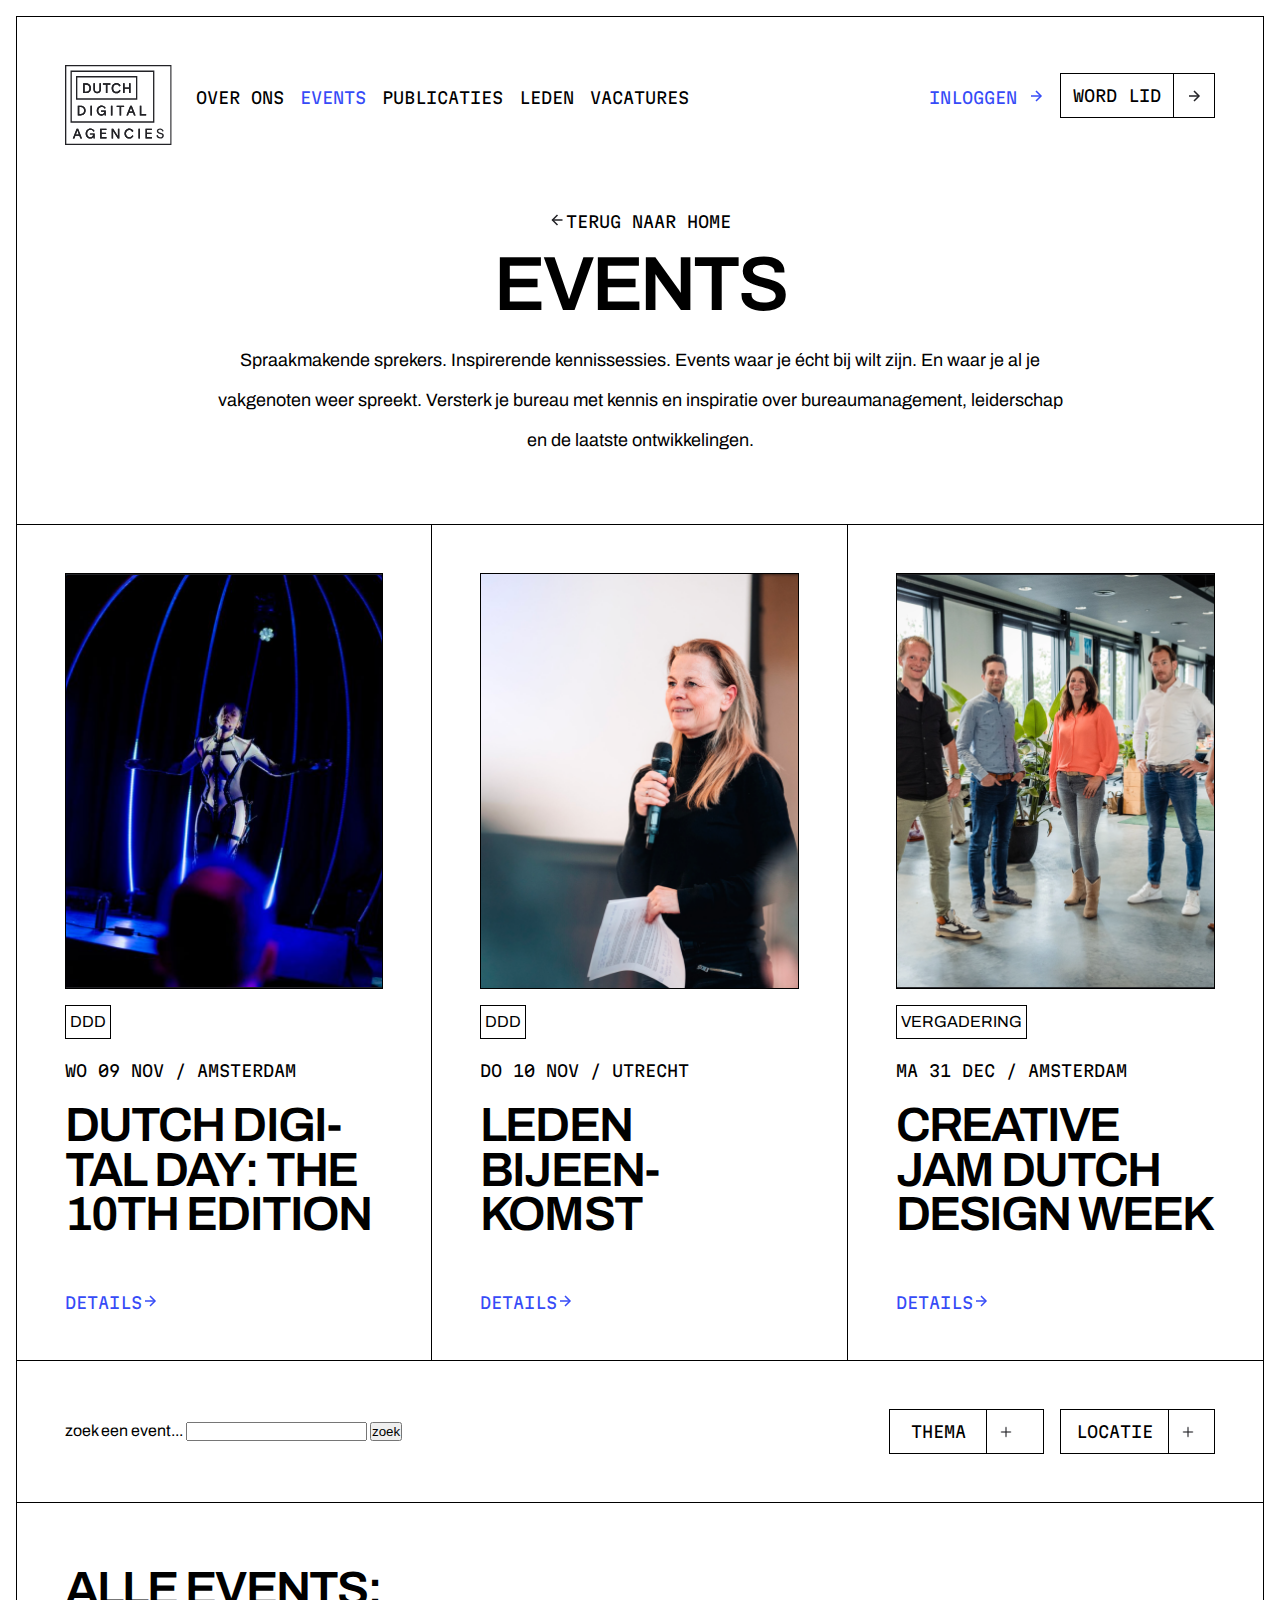
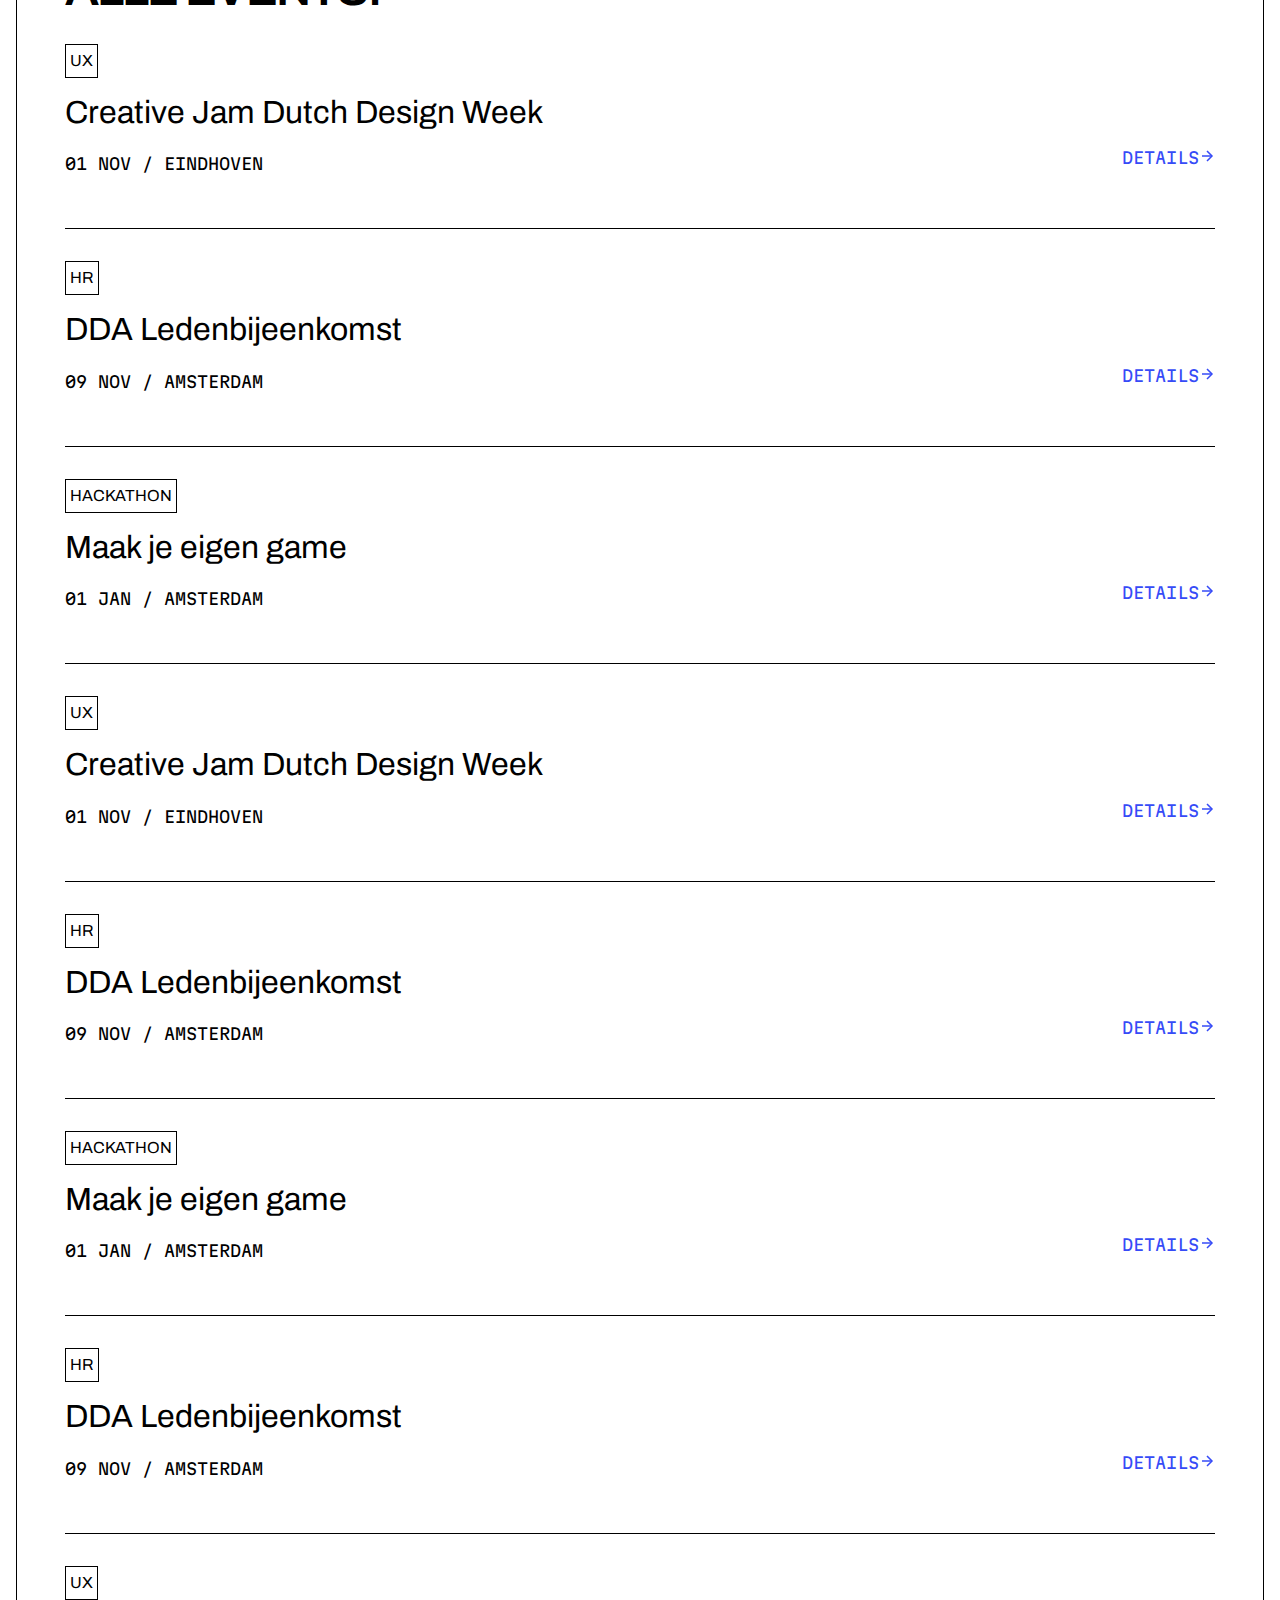
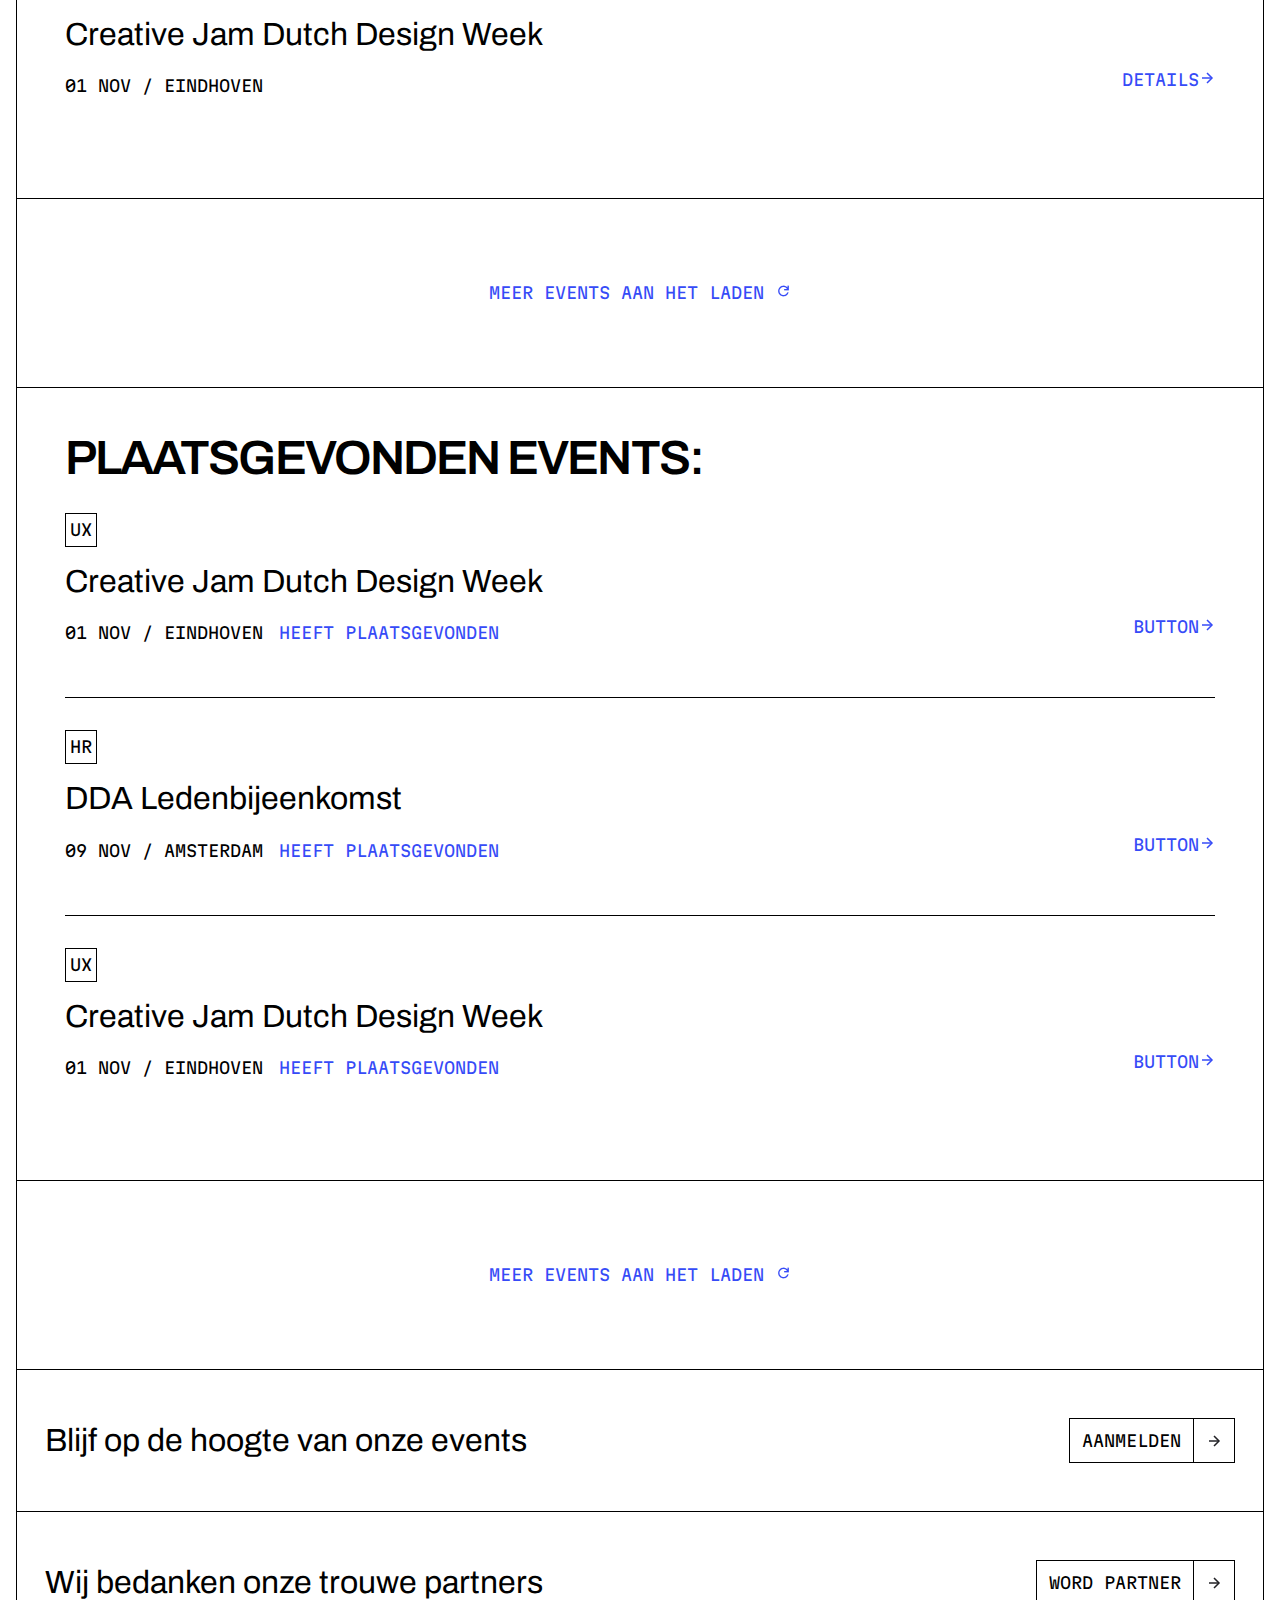
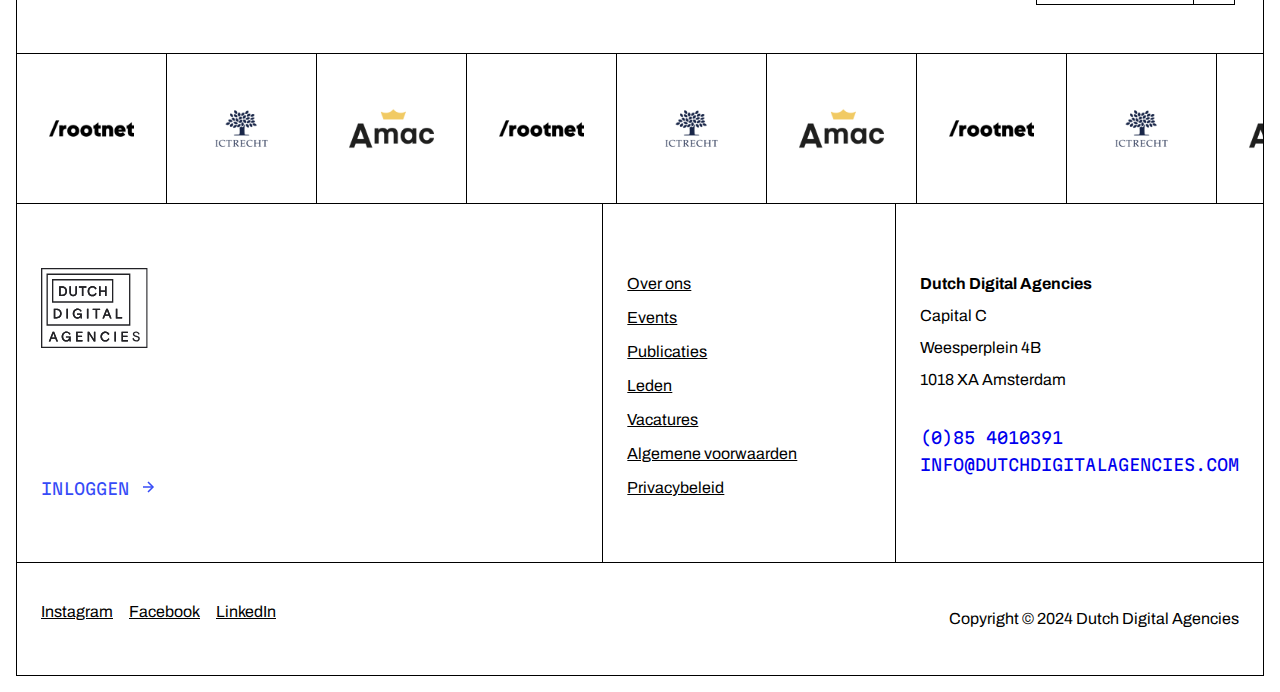
==== commit 814e46dc: "titels toegevoegd + active page nav blue" ====
--- a/index.html
+++ b/index.html
@@ -21,7 +21,7 @@
             <div class="off-screen-menu ">
                 <ul>
                     <li><a href="">over ons</a></li>
-                    <li><a href="index.html">events</a></li>
+                    <li><a class="active-page" href="index.html">events</a></li>
                     <li><a href="">publicaties</a></li>
                     <li><a href="">leden</a></li>
                     <li><a href="">vacatures</a></li>
@@ -120,7 +120,7 @@
 
         <!-- hele rij met events -->
         <section class="eventlist">
-            <h2 class="visually-hidden">eventlijst</h2>
+            <h3>alle events:</h3>
             <ul>
                 <li>
                     <p class="label">UX</p>
--- a/styles/styles.css
+++ b/styles/styles.css
@@ -329,6 +329,7 @@
     gap: 1.5rem;
     padding: var(--size-lg) 1.5rem;
     border-top: var(--border);
+    border-bottom: var(--border);
 
     @media (width > 30rem) {
         flex-direction: row;
@@ -347,9 +348,9 @@
 
 /* MARK: EVENTLIST */
 section.eventlist {
+    padding: var(--size-lg);
+    
     ul {
-        padding: var(--size-lg) 1.5rem;
-        border-top: var(--border);
 
         @media (width > 30rem) {
             .flex-container {
@@ -359,7 +360,7 @@
         }
 
         @media (width > 48rem) {
-            padding: var(--size-lg);
+            /* padding: 0 var(--size-lg); */
         }
     }
 
@@ -703,6 +704,10 @@
     border-bottom: var(--border);
     background-color: var(--white);
 
+    a.active-page {
+        color: var(--blue);
+    }
+
     @media (width > 30rem) {
         font-size: 1.25rem;
     }
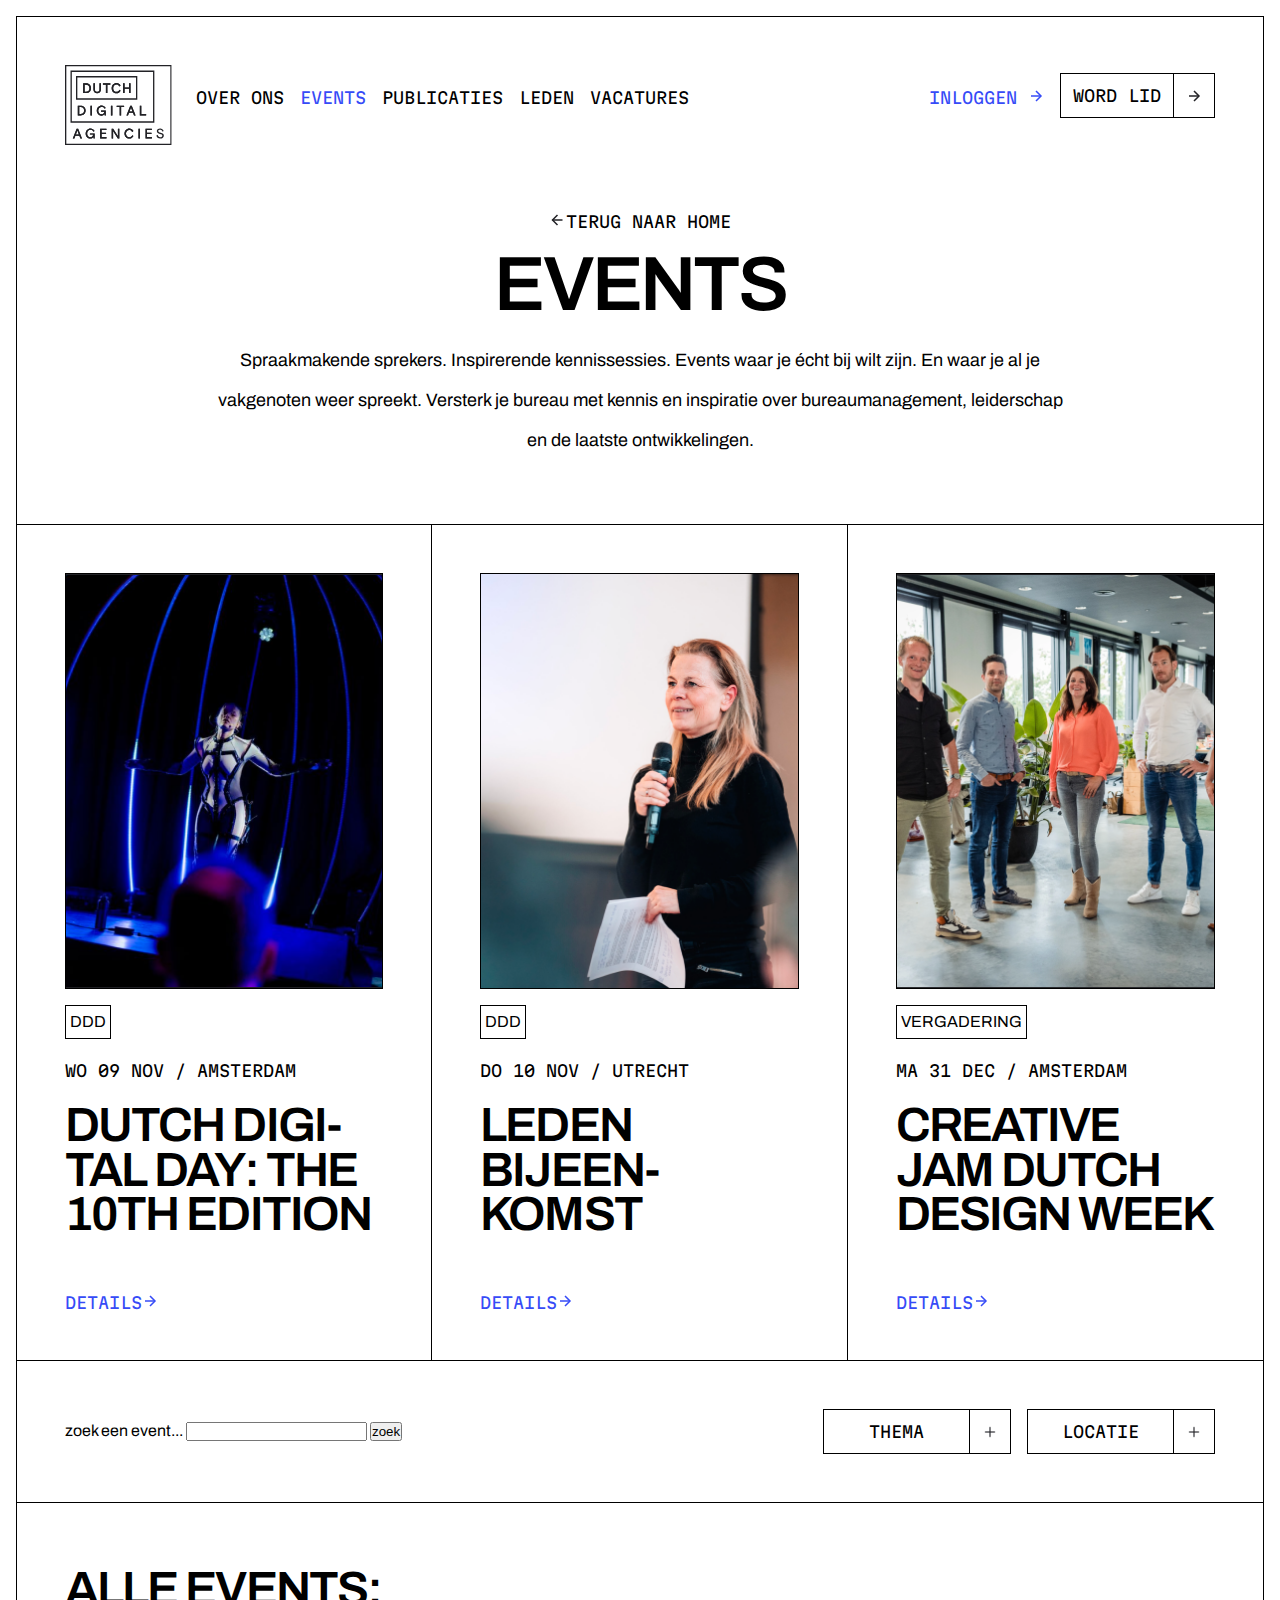
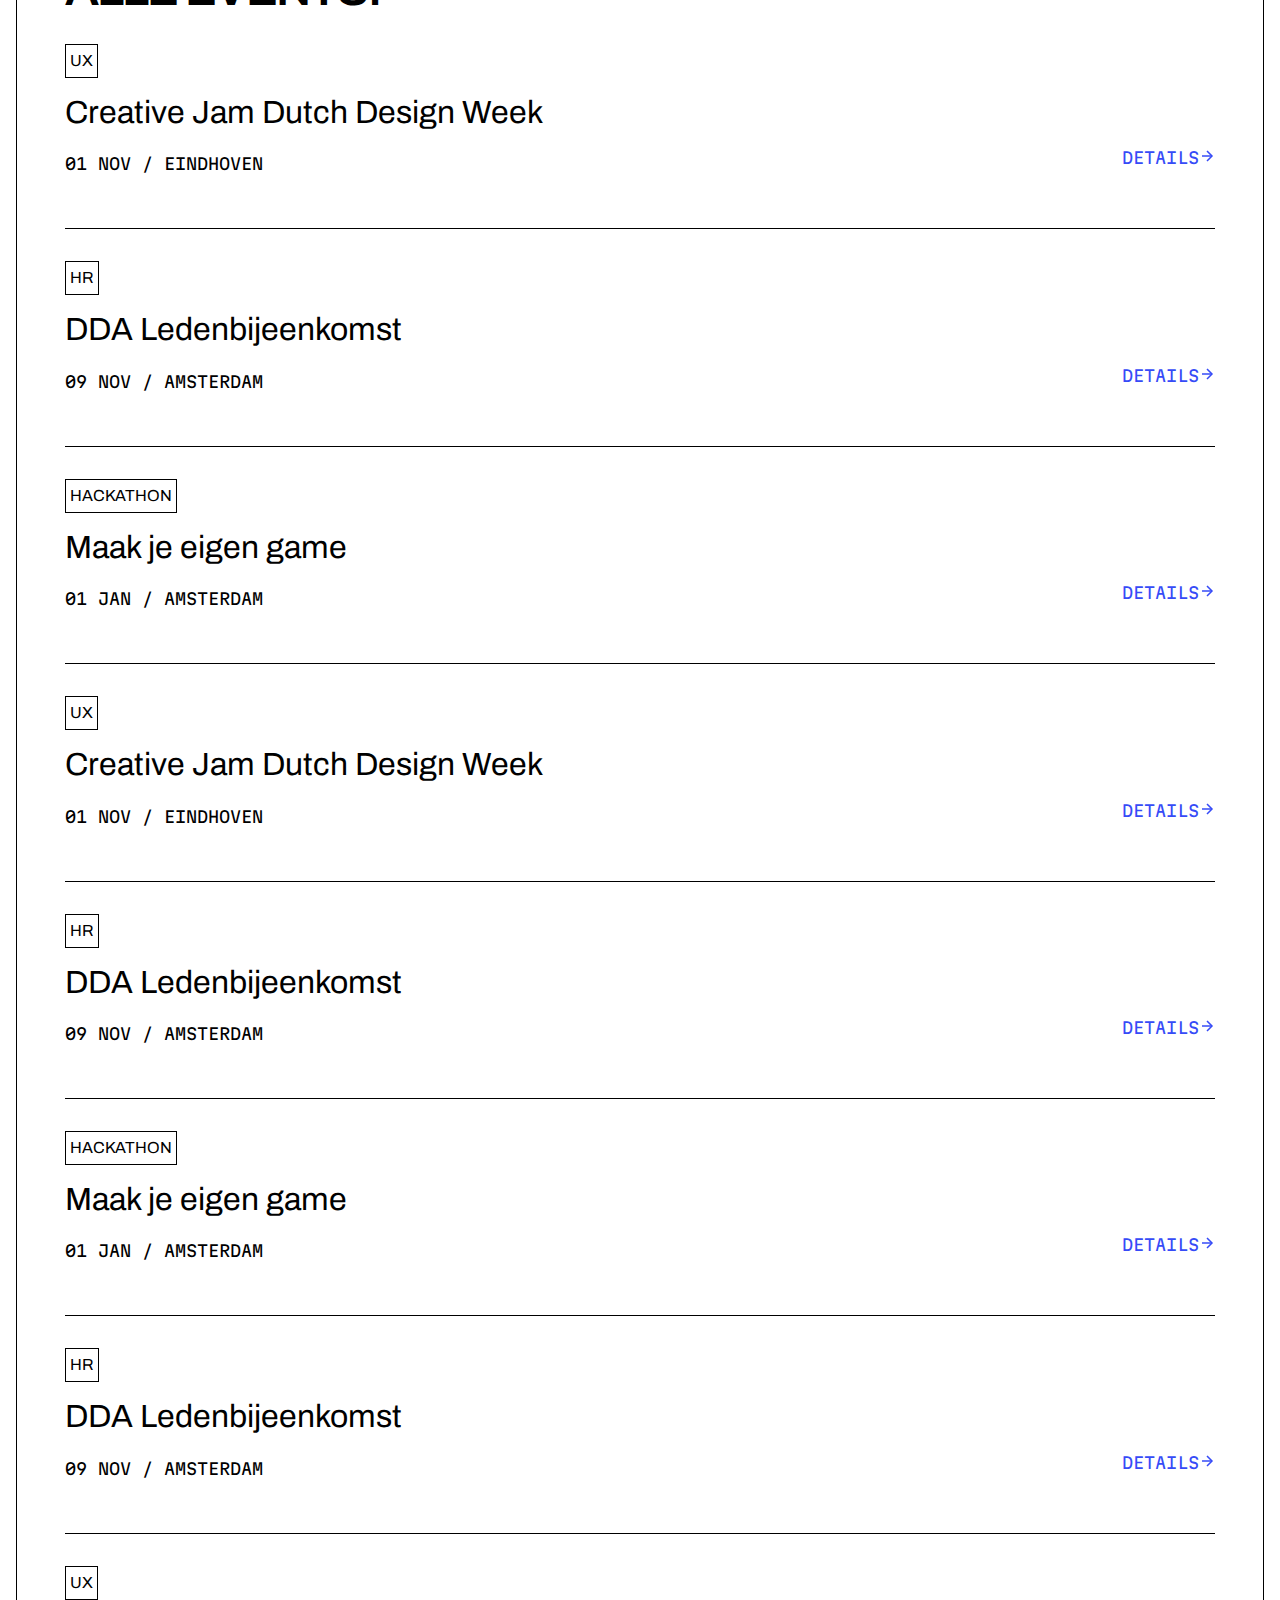
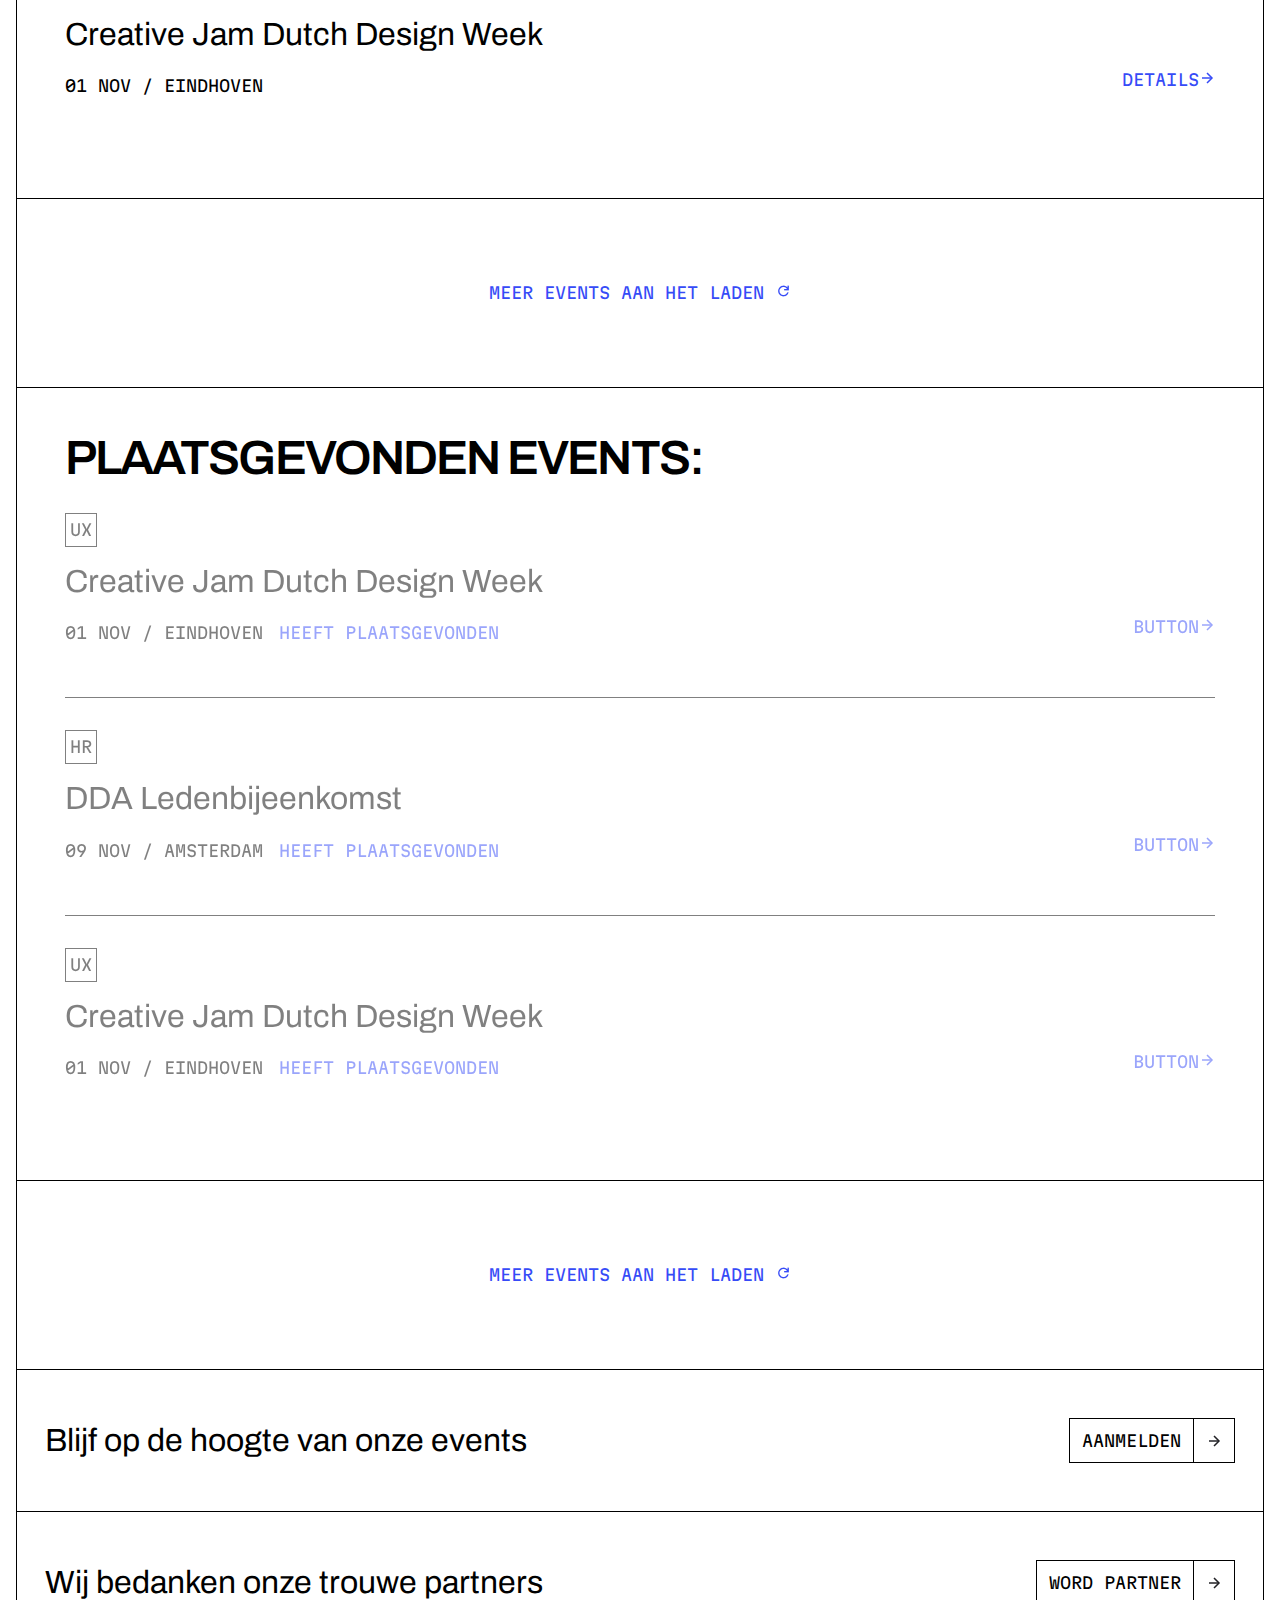
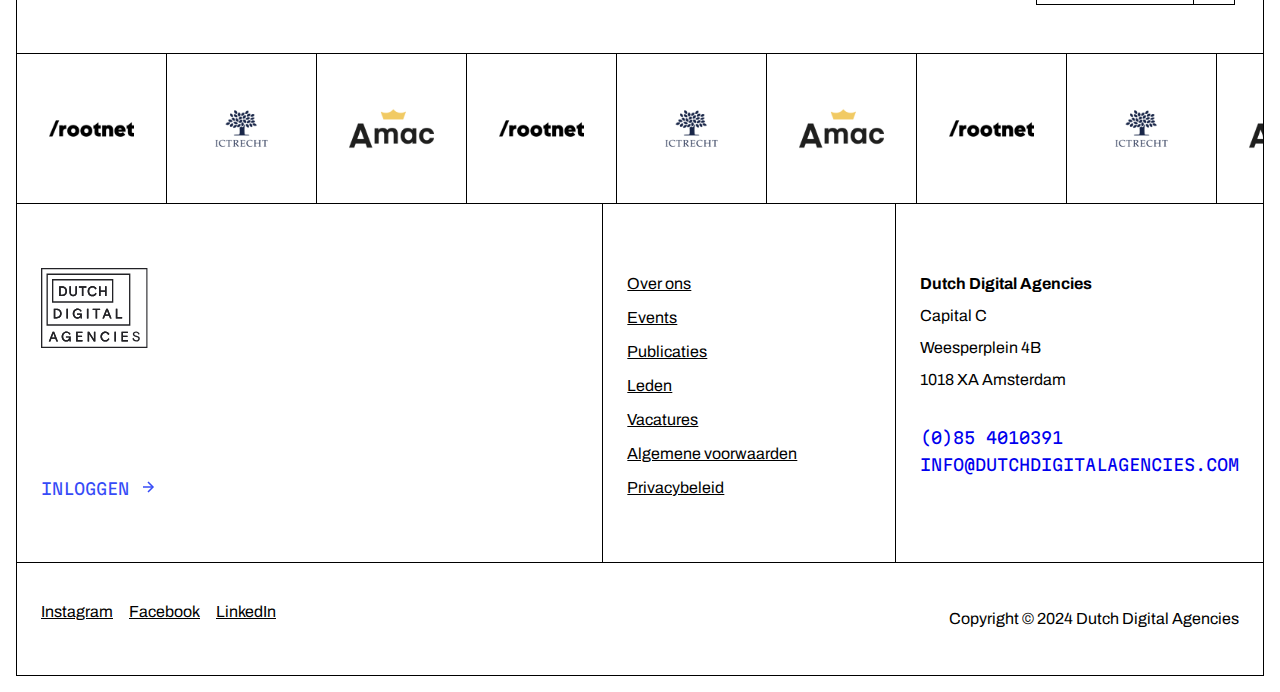
==== commit c82f4232: "hovers, fixes" ====
--- a/index.html
+++ b/index.html
@@ -15,7 +15,7 @@
 </head>
 
 <body>
-    <header>
+    <header class="shrink">
         <nav class="scrolled">
             <a href="#"><img src="assets/logo.svg" alt="Dutch Digital Agencies"></a>
             <div class="off-screen-menu ">
@@ -96,22 +96,24 @@
                 <button type="submit">zoek</button>
             </form>
             <div class="right-container">
-                <button class="btn filter thema-btn"><span>THEMA</span>
+                <button class="btn filter thema-btn btn-selected"><span>THEMA</span>
                     <div><img src="assets/Icon.png" alt=""></div>
                     <form class="dropdown collapsed thema-dropdown">
                         <div class="dropdown-inner">
-                            <label class="check-styling"><input type="checkbox">ux</label>
-                            <label class="check-styling"><input type="checkbox">hr</label>
-                            <label class="check-styling"><input type="checkbox">hackathon</label>
+                            <label class="check-styling"><input id="ux" value="ux" type="radio" name="filterType">ux</label>
+                            <label class="check-styling"><input id="hr" value="hr" type="radio" name="filterType">hr</label>
+                            <label class="check-styling"><input id="hackathon" value="hackathon" type="radio" name="filterType">hackathon</label>
+                            <label class="check-styling"><input id="all" value="" type="radio" name="filterType">geen filters</label>
                         </div>
                     </form>
                 </button>
-                <button class="btn filter locatie-btn"><span>LOCATIE</span>
+                <button class="btn filter locatie-btn btn-selected"><span>LOCATIE</span>
                     <div><img src="assets/Icon.png" alt=""></div>
                     <form class="dropdown collapsed locatie-dropdown">
                         <div class="dropdown-inner">
-                        <label class="check-styling"><input  type="checkbox">Eindhoven</label>
-                        <label class="check-styling"><input type="checkbox">Amsterdam</label>
+                            <label class="check-styling"><input type="radio" id="eindhoven" value="eindhoven" name="filterPlaats">Eindhoven</label>
+                            <label class="check-styling"><input type="radio" id="amsterdam" value="amsterdam" name="filterPlaats">Amsterdam</label>
+                            <label class="check-styling"><input type="radio" id="all" value="" name="filterPlaats">geen filters</label>
                         </div>
                     </form>
                 </button>
@@ -122,7 +124,7 @@
         <section class="eventlist">
             <h3>alle events:</h3>
             <ul>
-                <li>
+                <li data-category="ux" data-category2="eindhoven" >
                     <p class="label">UX</p>
                     <h3 class="lg">Creative Jam Dutch Design Week</h3>
                     <div class="flex-container">
@@ -130,7 +132,7 @@
                         <a class="blauwe-link" href="">DETAILS<img src="assets/right-blauw.svg" alt=""></a>
                     </div>
                 </li>
-                <li>
+                <li data-category="hr" data-category2="amsterdam">
                     <p class="label">HR</p>
                     <h3 class="lg">DDA Ledenbijeenkomst</h3>
                     <div class="flex-container">
@@ -139,7 +141,7 @@
                                 alt=""></a>
                     </div>
                 </li>
-                <li>
+                <li data-category="hackathon" data-category2="amsterdam">
                     <p class="label">hackathon</p>
                     <h3 class="lg">Maak je eigen game</h3>
                     <div class="flex-container">
@@ -147,7 +149,7 @@
                         <a class="blauwe-link" href="">DETAILS<img src="assets/right-blauw.svg" alt=""></a>
                     </div>
                 </li>
-                <li>
+                <li data-category="ux" data-category2="eindhoven">
                     <p class="label">UX</p>
                     <h3 class="lg">Creative Jam Dutch Design Week</h3>
                     <div class="flex-container">
@@ -155,7 +157,7 @@
                         <a class="blauwe-link" href="">DETAILS<img src="assets/right-blauw.svg" alt=""></a>
                     </div>
                 </li>
-                <li>
+                <li data-category="hr" data-category2="amsterdam">
                     <p class="label">HR</p>
                     <h3 class="lg">DDA Ledenbijeenkomst</h3>
                     <div class="flex-container">
@@ -164,7 +166,7 @@
                                 alt=""></a>
                     </div>
                 </li>
-                <li>
+                <li data-category="hackathon" data-category2="amsterdam">
                     <p class="label">hackathon</p>
                     <h3 class="lg">Maak je eigen game</h3>
                     <div class="flex-container">
@@ -172,7 +174,7 @@
                         <a class="blauwe-link" href="">DETAILS<img src="assets/right-blauw.svg" alt=""></a>
                     </div>
                 </li>
-                <li>
+                <li data-category="hr" data-category2="amsterdam">
                     <p class="label">HR</p>
                     <h3 class="lg">DDA Ledenbijeenkomst</h3>
                     <div class="flex-container">
@@ -181,7 +183,7 @@
                                 alt=""></a>
                     </div>
                 </li>
-                <li>
+                <li data-category="ux" data-category2="eindhoven">
                     <p class="label">UX</p>
                     <h3 class="lg">Creative Jam Dutch Design Week</h3>
                     <div class="flex-container">
--- a/styles/styles.css
+++ b/styles/styles.css
@@ -134,7 +134,7 @@
         border-right: var(--border);
     }
     > div {
-        height: 2.5rem;
+        height: 100%;
         width: 2.5rem;
         display: flex;
         justify-content: center;
@@ -195,7 +195,11 @@
     a:hover {
         color: var(--blue);
         cursor: pointer;
-        }
+
+        img {
+            content: url("../assets/arrow-left-blue.png");
+        }
+}
 
     h1 {
         margin-top: var(--size-sm);
@@ -410,6 +414,9 @@
     border-top: var(--border);
     padding: 4.5rem 1.5rem 1rem;
 
+    ul {
+        filter: opacity(0.5);
+    }
 
     li {
         border-top: var(--border);
@@ -527,6 +534,12 @@
     a.blauwe-link {
         margin-top: 2.5rem;
     }
+    a:hover {
+        color: var(--black);
+        img {
+            content: url(../assets/arrow-right.svg);
+        }
+    }
 }
 
 .second {
@@ -551,10 +564,13 @@
 
 .third {
     padding: 4rem 1.5rem;
-
     a {
         hyphens: auto;
     }
+    a:hover {
+        color: var(--black);
+    }
+
     .margin {
         margin-top: var(--size-md);
         display: flex;
@@ -606,6 +622,10 @@
         text-decoration: underline;
         color: var(--black);
     }
+    a:hover {
+        color: var(--blue);
+    }
+
 
     .socials {
         display: flex;
@@ -806,16 +826,11 @@
     cursor: pointer;
 }
 
+
 .btn.filter {
     display: grid;
-
-    div {
-        margin-left: -1px;
-    }
-    /* grid-template-columns: max-content max-content;
+    grid-template-columns: 1fr max-content;
     cursor: pointer;
-    position: relative; */
-   
 }
 
 .dropdown {
@@ -862,13 +877,46 @@
     gap: .5rem;
 }
 
-input[type="checkbox"]:checked {    
+input[type="radio"]:checked {    
     accent-color: var(--blue);
-   
-}
-
-
-
-/* @view-transition {
-    navigation: auto;
-} */
+}
+
+
+/* button zwart bij actieve filter */
+.btn-selected:has(:checked) > :is(span, div) {
+    color: var(--white);
+    background-color: var(--black);
+}
+.btn-selected:has(:checked) span {
+    border-color: var(--white);
+}
+.btn-selected:has(:checked) img {
+    filter: brightness(0) invert(1);
+}
+
+/* de alle filters optie moet niet zwart worden */
+.btn-selected:has(:checked#all) span {
+    background-color: var(--white);
+    color: var(--black);
+    border-color: var(--black);
+}
+.btn-selected:has(:checked#all) div {
+    background-color: var(--white);
+    color: var(--black);
+    border-color: var(--black);
+}
+.btn-selected:has(:checked#all) img {
+    filter: none;
+}
+
+
+.eventlist ul[data-filter="amsterdam"] li:not( [data-category2="amsterdam"] ),
+.eventlist ul[data-filter="eindhoven"] li:not( [data-category2="eindhoven"] ) {
+    display:none;
+}
+
+.eventlist ul[data-filter="ux"] li:not( [data-category="ux"] ),
+.eventlist ul[data-filter="hr"] li:not( [data-category="hr"] ),
+.eventlist ul[data-filter="hackathon"] li:not( [data-category="hackathon"] ) {
+    display:none;
+}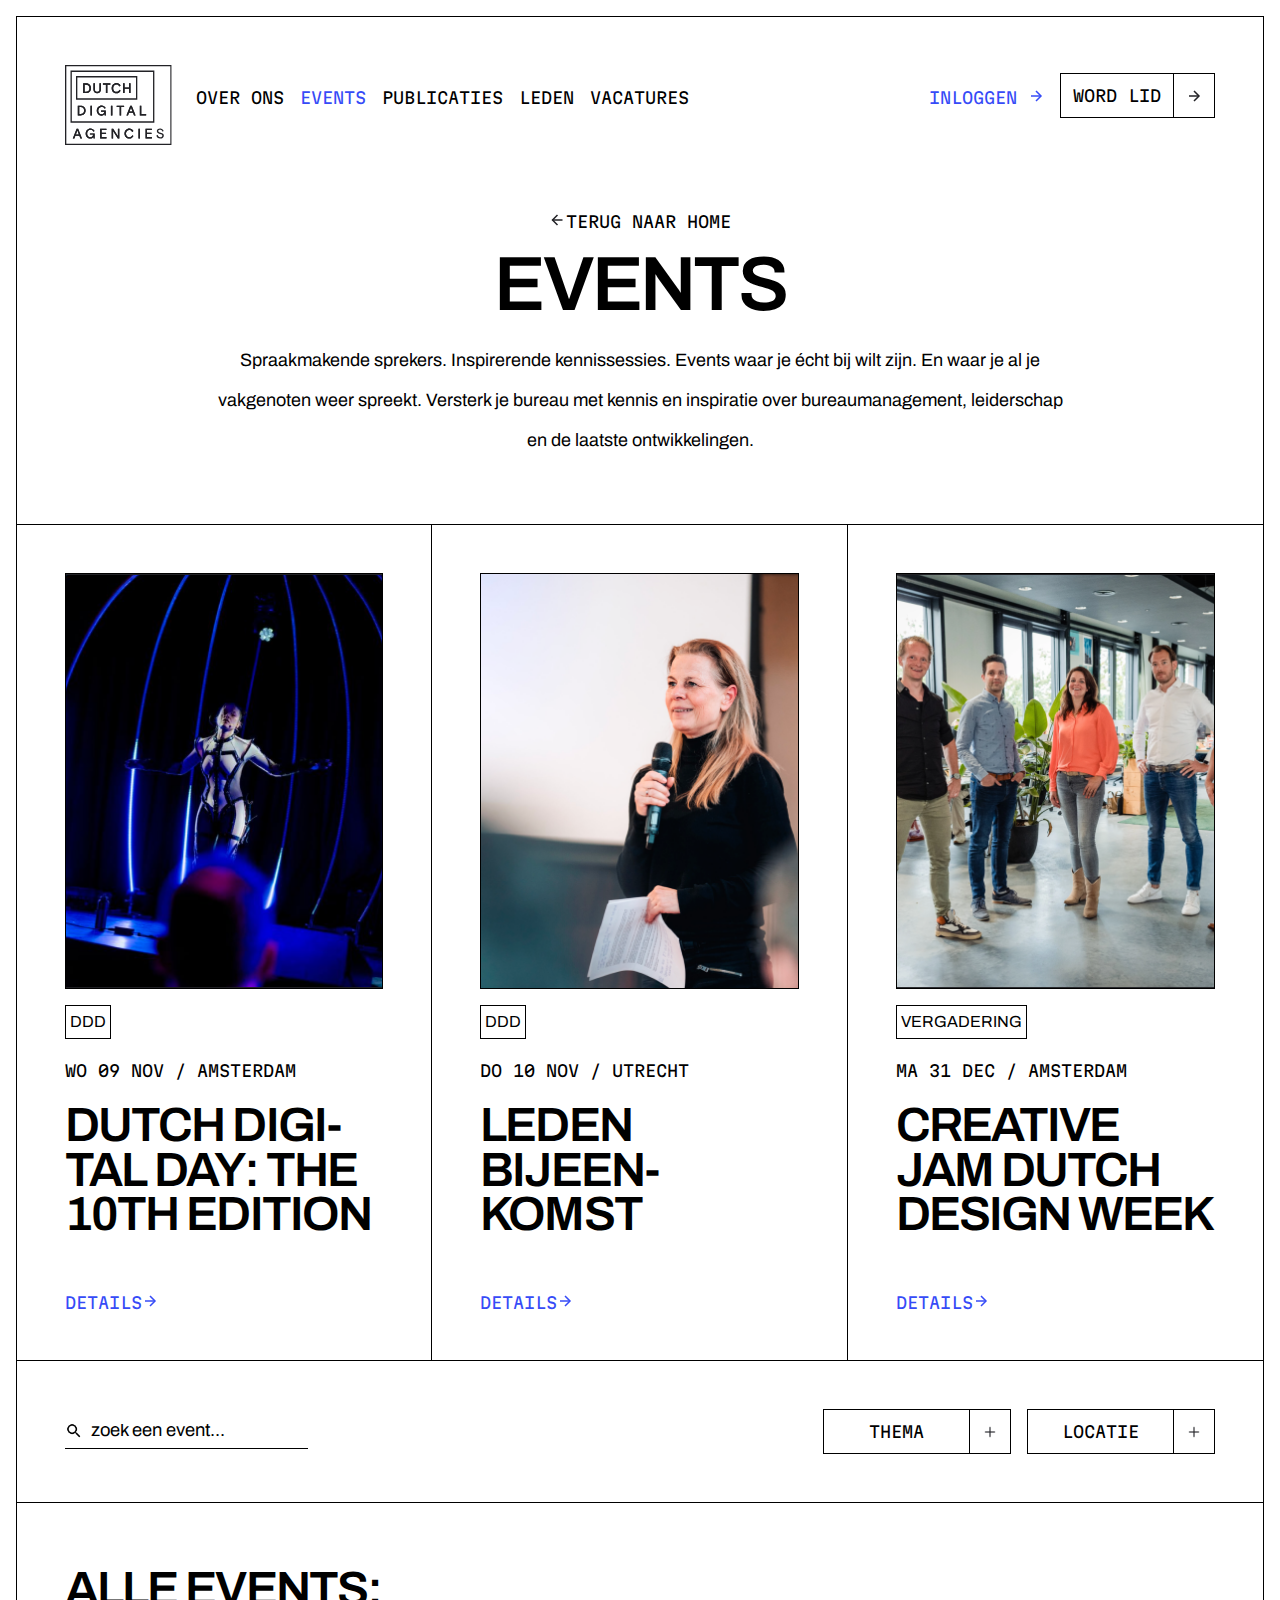
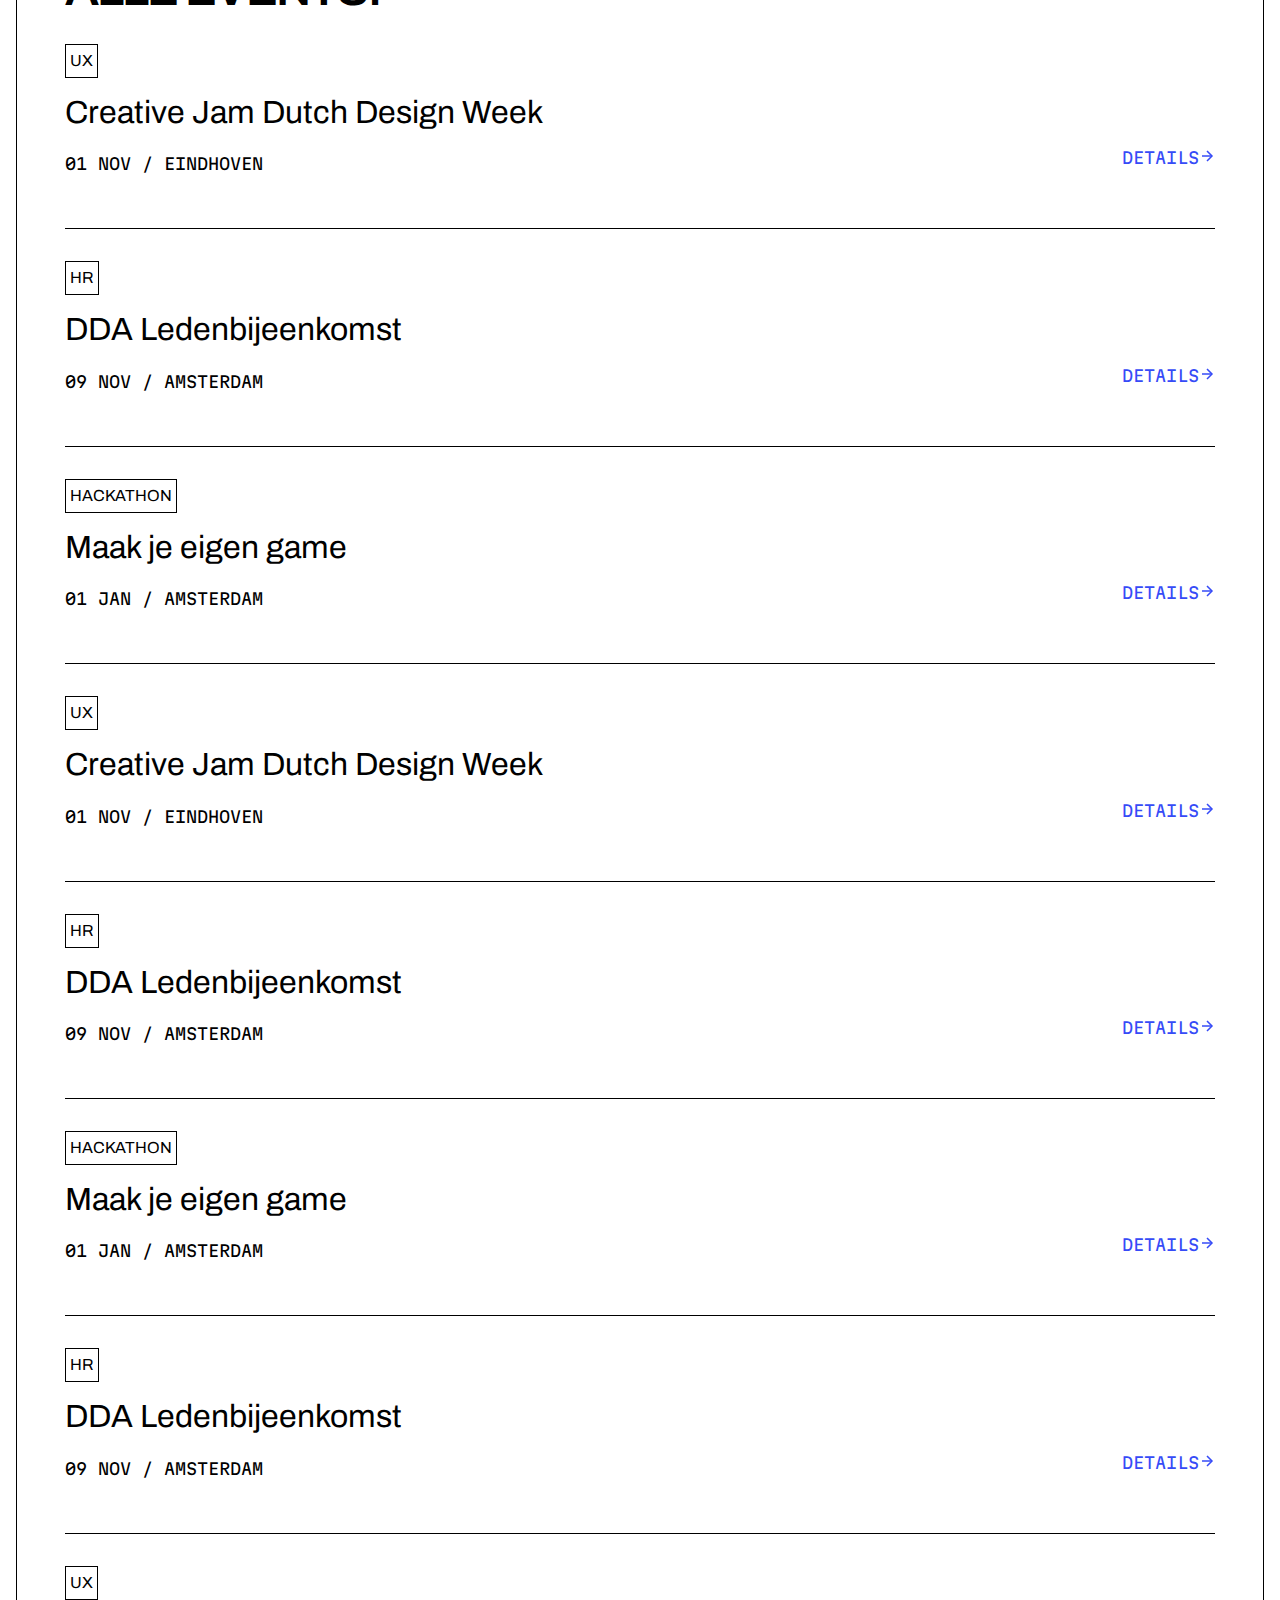
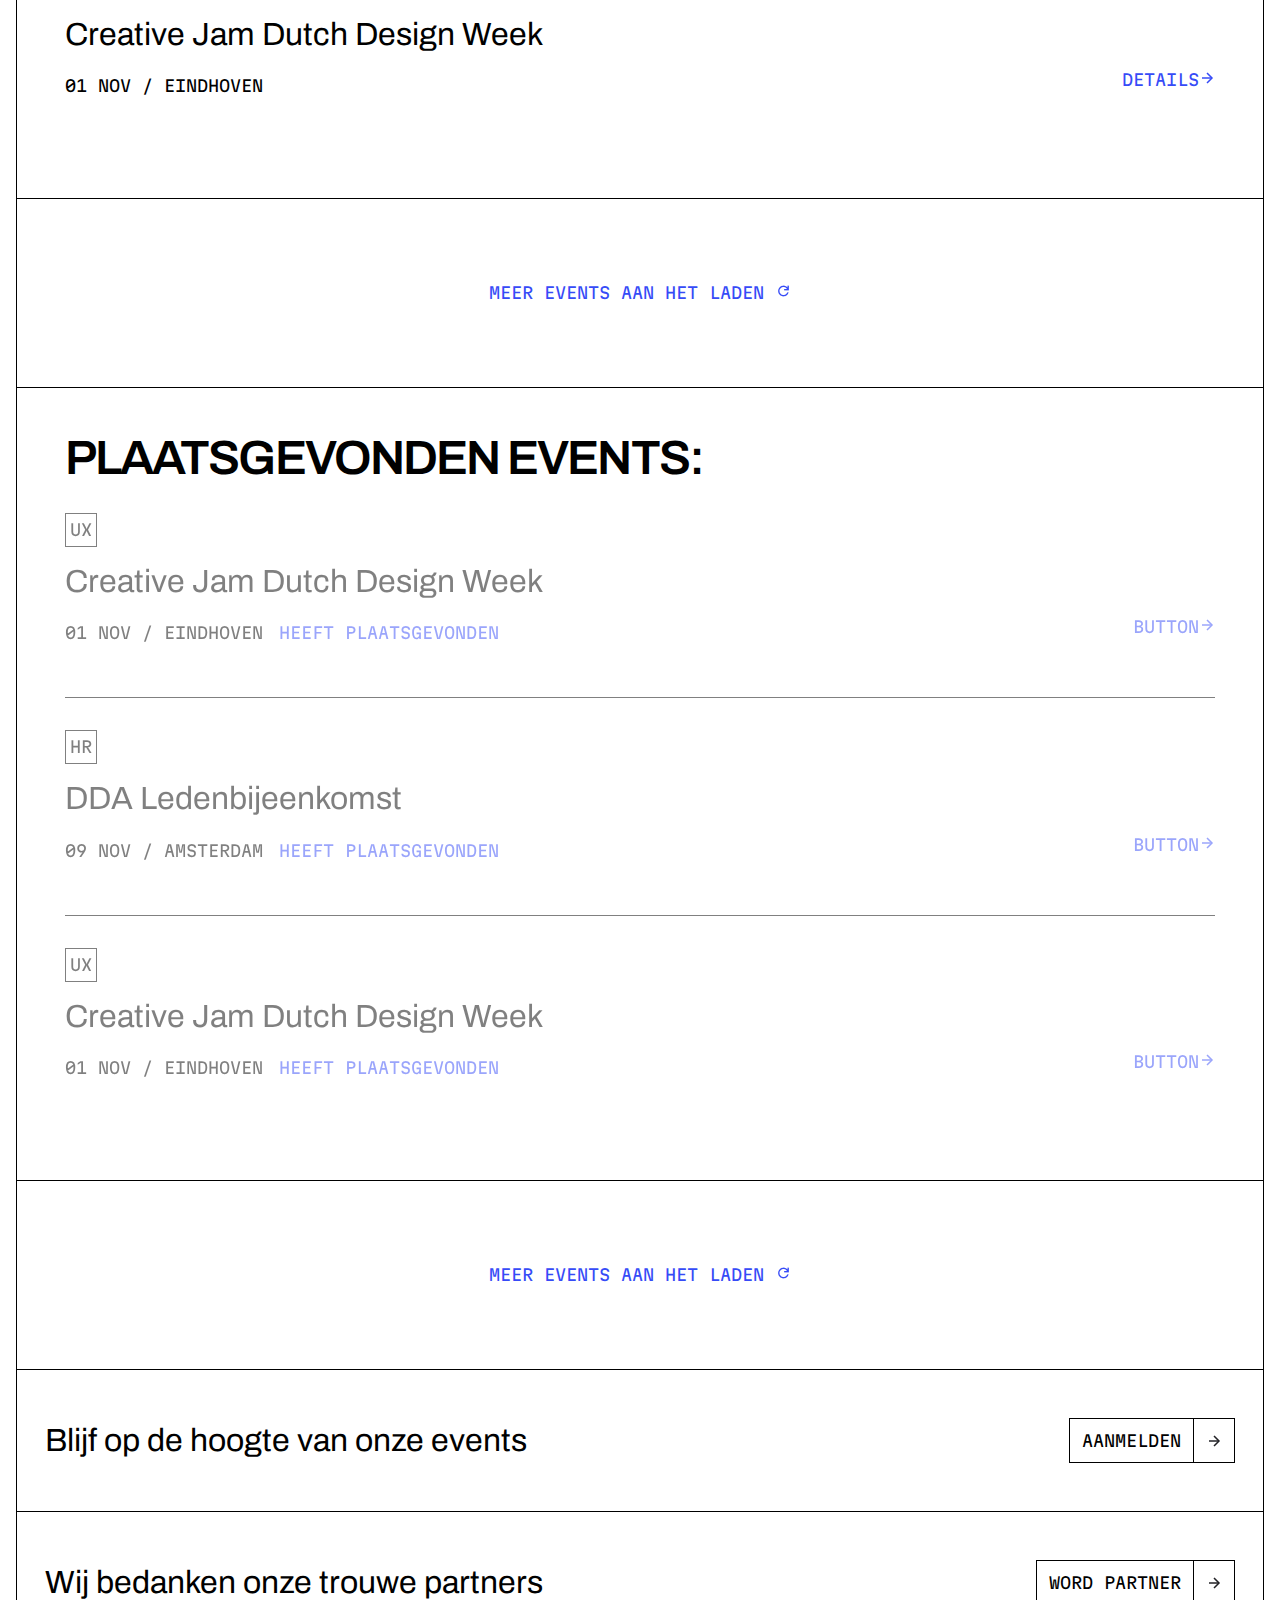
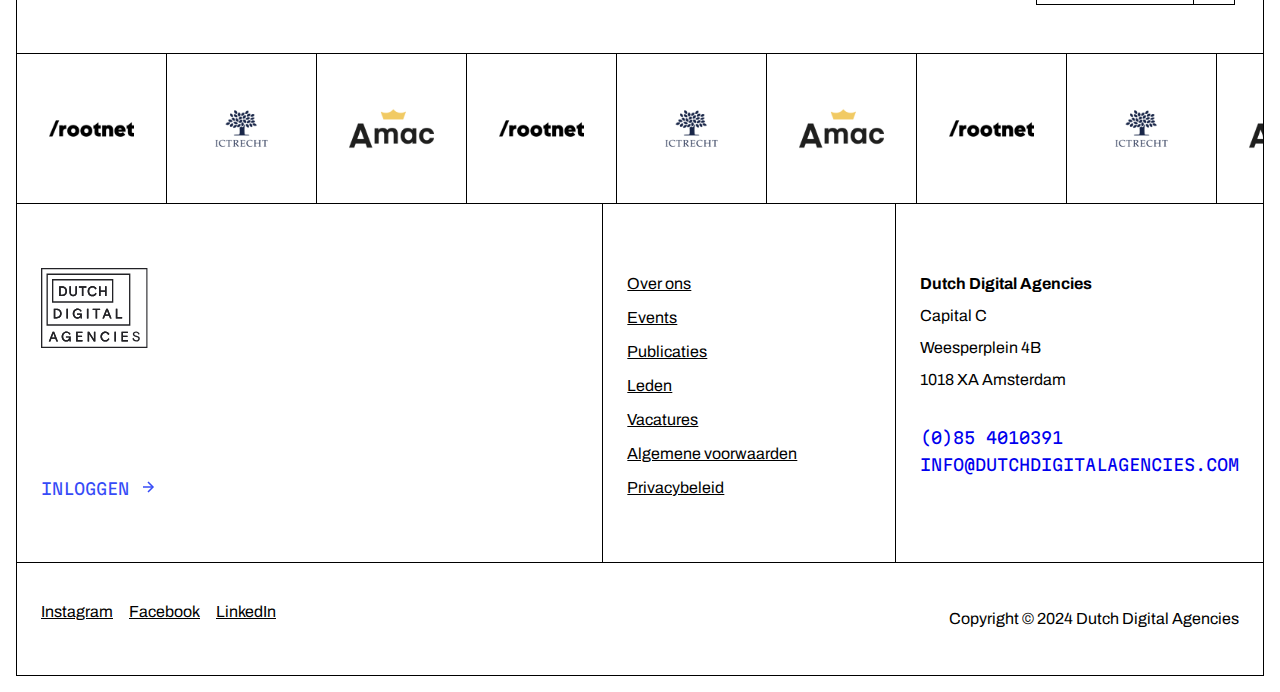
==== commit c80f1005: "begin styling search filter" ====
--- a/index.html
+++ b/index.html
@@ -55,7 +55,7 @@
 
         <!-- 3 events op een rij -->
         <section class="trending">
-            <h2 class="visually-hidden">trending events</h2>
+            <h2 class="visually-hidden">aankomende events:</h2>
             <article>
                 <img class="sizing" src="assets/dutch-digital-day.png" alt="dutch digital day">
                 <div class="text">
@@ -89,12 +89,20 @@
 
         <!-- search- en filterbalk -->
         <section class="search">
-            <h2 class="visually-hidden">zoekbalk</h2>
-            <form action="./search">
-                <label for="event">zoek een event...</label>
-                <input type="search" id="event" name="search">
-                <button type="submit">zoek</button>
+            <h2 class="visually-hidden">zoekbalk en filters</h2>
+
+            <form class="search-form" action="./search">
+                <!-- <label for="event"> -->
+
+             <div class="searchbox">       
+                <img src="./assets/search-icon.png" alt="" aria-label="true">
+                <input type="search" id="event" name="search" placeholder="zoek een event..." aria-label="Zoek een event" inputmode="search">
+                <!-- <button type="submit">zoek</button> -->
+            </div>
+
+            <!-- </label> -->
             </form>
+
             <div class="right-container">
                 <button class="btn filter thema-btn btn-selected"><span>THEMA</span>
                     <div><img src="assets/Icon.png" alt=""></div>
--- a/styles/styles.css
+++ b/styles/styles.css
@@ -75,6 +75,12 @@
 
 a.blauwe-link {
     color: var(--blue);
+}
+a.blauwe-link:hover {
+    color: var(--black);
+    img {
+        content: url(../assets/arrow-right.svg);
+    }
 }
 
 h1,
@@ -228,6 +234,7 @@
 
 /* MARK: TRENDING */
 section.trending {
+    
     article {
         padding: 1.5rem;
         border-top: var(--border);
@@ -919,4 +926,56 @@
 .eventlist ul[data-filter="hr"] li:not( [data-category="hr"] ),
 .eventlist ul[data-filter="hackathon"] li:not( [data-category="hackathon"] ) {
     display:none;
-}+}
+
+.search-form {
+    input::placeholder {
+    font-size: 1.15rem;
+    font-family: var(--primary-font);
+    margin-bottom: .75rem;
+    color: var(--black);
+    width: 100%;
+    }
+    
+    input {
+        border: none;
+    }
+
+    div.searchbox {
+        display: flex;
+        align-items: center;
+        gap: .5rem;
+        border-bottom: var(--border);
+        padding: .5rem 0;
+        width: 120%;
+
+        img {
+            height: 1.1rem;
+        }
+        .searchbox input[type='search'] {
+            height: 100%;
+        }
+        
+    }
+    
+            .searchbox:focus {
+                outline: var(--blue);
+            }
+                
+                input:focus  {
+                outline: none;           
+                box-shadow: none; 
+                
+            }
+}
+    
+
+    /* button {
+        font-family: var(--primary-font);
+        font-weight: 700;
+        font-size: 1rem;
+        border: none;
+        background-color: var(--white);
+        cursor: pointer;
+    } */
+    
